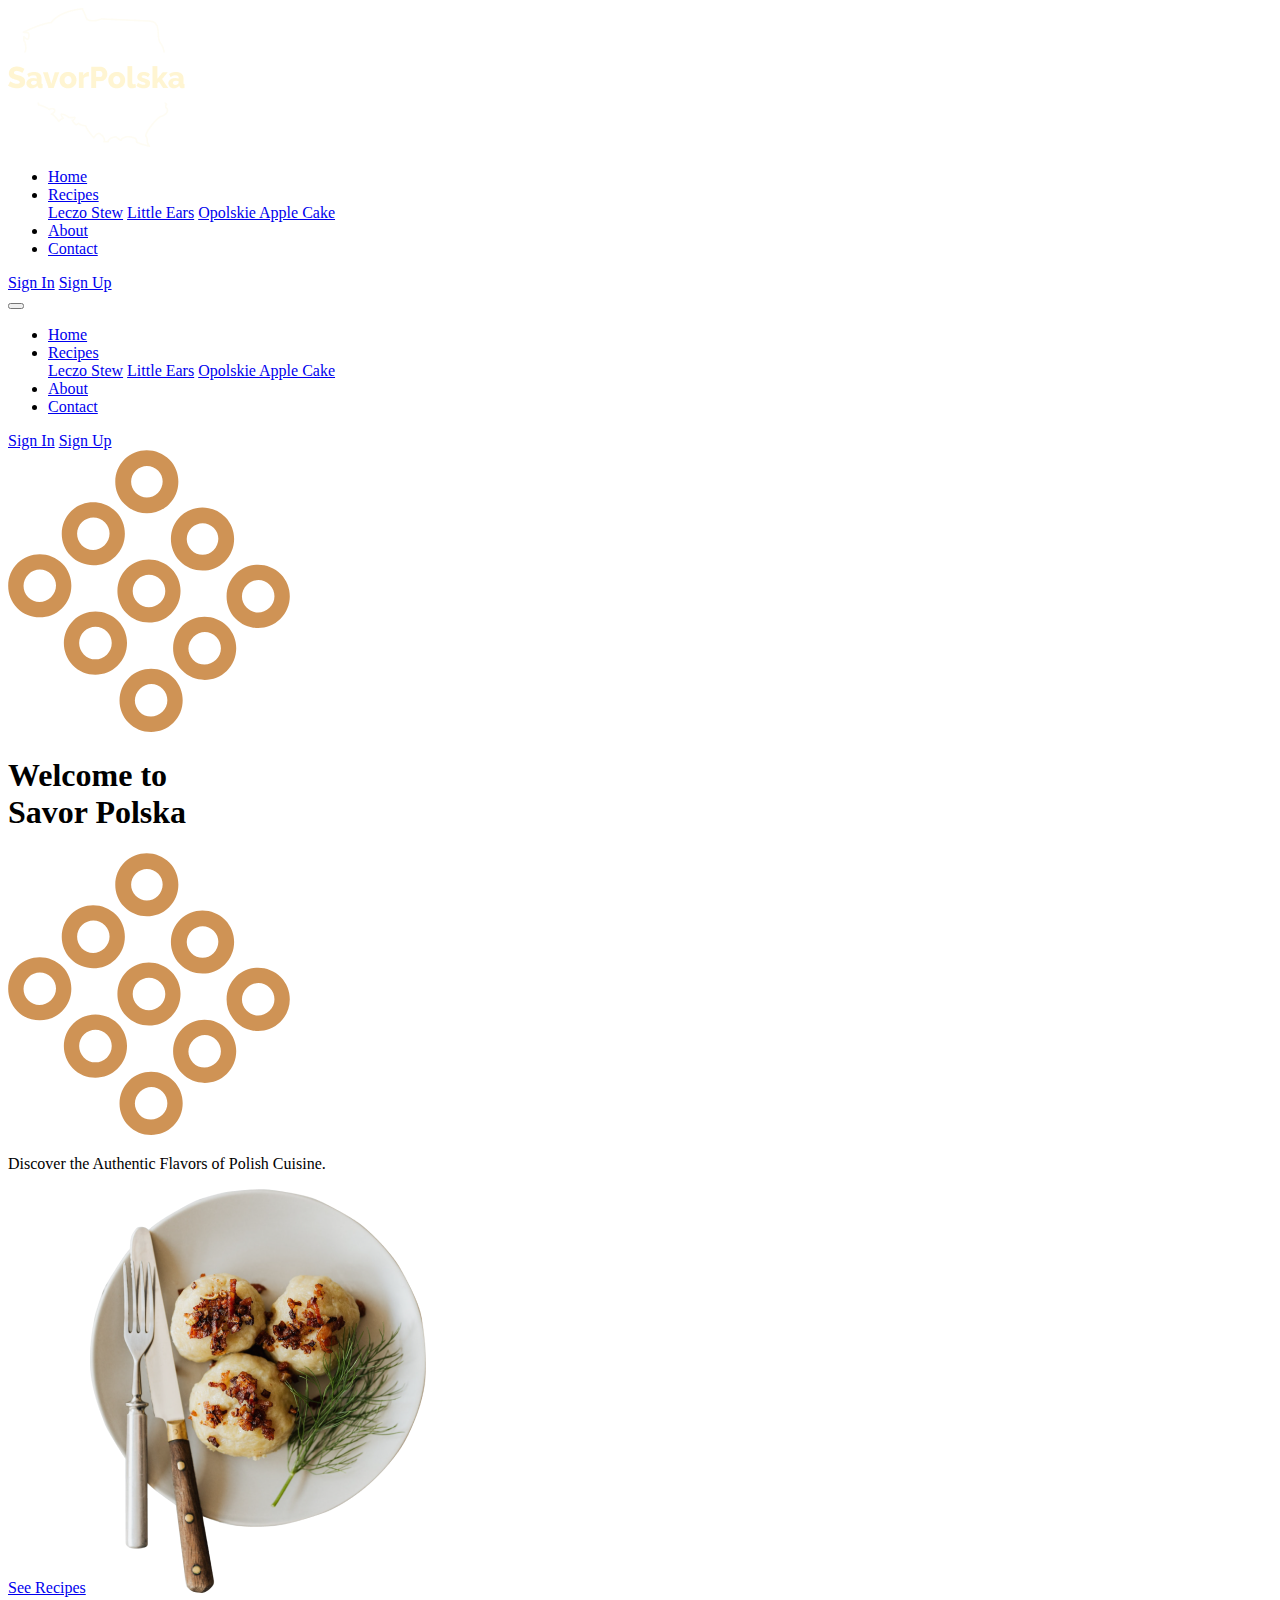
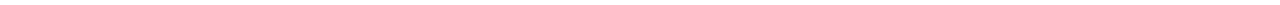
==== index.html @ 83c0b303 "Complete HTML for homepage header" ====
<!DOCTYPE html>
<html lang="en">
<head>
  <meta charset="UTF-8">
  <meta name="viewport" content="width=device-width, initial-scale=1.0">
  <link rel="preconnect" href="https://fonts.googleapis.com">
  <link rel="preconnect" href="https://fonts.gstatic.com" crossorigin>
  <link href="https://fonts.googleapis.com/css2?family=Abril+Fatface&family=Source+Sans+3:wght@400;700&display=swap" rel="stylesheet">
  <link rel="stylesheet" href="https://cdnjs.cloudflare.com/ajax/libs/font-awesome/6.5.1/css/all.min.css" integrity="sha512-DTOQO9RWCH3ppGqcWaEA1BIZOC6xxalwEsw9c2QQeAIftl+Vegovlnee1c9QX4TctnWMn13TZye+giMm8e2LwA==" crossorigin="anonymous" referrerpolicy="no-referrer" />
  <link rel="icon" href="img/favicon.ico" type="image/x-icon">
  <title>SavorPolska</title>
</head>
<body>
  <!-- Main Nav & Hero Section -->
  <header class="home-header">
    <div class="container">
      <nav class="main-nav">
        <div class="logo">
          <img src="img/logo.png" alt="" class="logo">
        </div>
        <ul class="desktop-menu">
          <li><a href="index.html" class="text-sm link-undl">Home</a></li>
          <li class="dropdown">
            <a href="#" class="text-sm">Recipes</a>
            <div class="dropdown-content">
              <a href="recipes/vegetarian-leczo-stew.html" class="dd-link">Leczo Stew</a>
              <a href="recipes/little-ears.html" class="dd-link">Little Ears</a>
              <a href="recipes/opolskie-apple-cake.html" class="dd-link">Opolskie Apple Cake</a>
            </div>
          </li>
          <li><a href="about.html" class="text-sm link-undl">About</a></li>
          <li><a href="contact.html" class="text-sm link-undl">Contact</a></li>
        </ul>
        <div class="desktop-menu-accts">
          <a href="#" class="btn btn-login">Sign In</a>
          <a href="#" class="btn btn-signup">Sign Up</a>
        </div>
        <!-- Hamburger Button -->
        <button id="hamburgerButton" class="hamburger-button">
          <div class="hamburger-line"></div>
          <div class="hamburger-line"></div>
          <div class="hamburger-line"></div>
        </button>
        <div id="mobileMenu" class="mobile-menu">
          <ul>
            <li><a href="index.html" class="text-sm">Home</a></li>
            <li class="dropdown">
              <a href="#" id="mobileRecipesLink" class="text-sm">Recipes</a>
              <div id="mobileRecipesDropdown" class="dropdown-content">
                <a href="recipes/vegetarian-leczo-stew.html" class="dd-link">Leczo Stew</a>
                <a href="recipes/little-ears.html" class="dd-link">Little Ears</a>
                <a href="recipes/opolskie-apple-cake.html" class="dd-link">Opolskie Apple Cake</a>
              </div>
            </li>
            <li><a href="about.html" class="text-sm">About</a></li>
            <li><a href="contact.html" class="text-sm">Contact</a></li>
          </ul>
          <div class="mobile-menu-accts">
            <a href="#" class="btn btn-mobile-login">Sign In</a>
            <a href="#" class="btn btn-mobile-signup">Sign Up</a>
          </div>
        </div>
      </nav>
      <!-- Hero -->
      <div class="hero">
        <div class="hero-container">
          <img src="img/homepage-img/circles.svg" alt="" class="circles-left">
          <h1 class="text-xlg text-center">Welcome to<br>Savor Polska</h1>
          <img src="img/homepage-img/circles.svg" alt="" class="circles-right">
          <p class="hero-para text-md text-center">Discover the Authentic Flavors of Polish Cuisine.</p>
          <a href="#featuredRecipes" id="heroButton" class="btn btn-hero">See Recipes</a>
          <img src="img/homepage-img/hero-img.jpg" alt="A plate of delicious Polish food.">
        </div>
      </div>
    </div>
  </header>
  
</body>
</html>
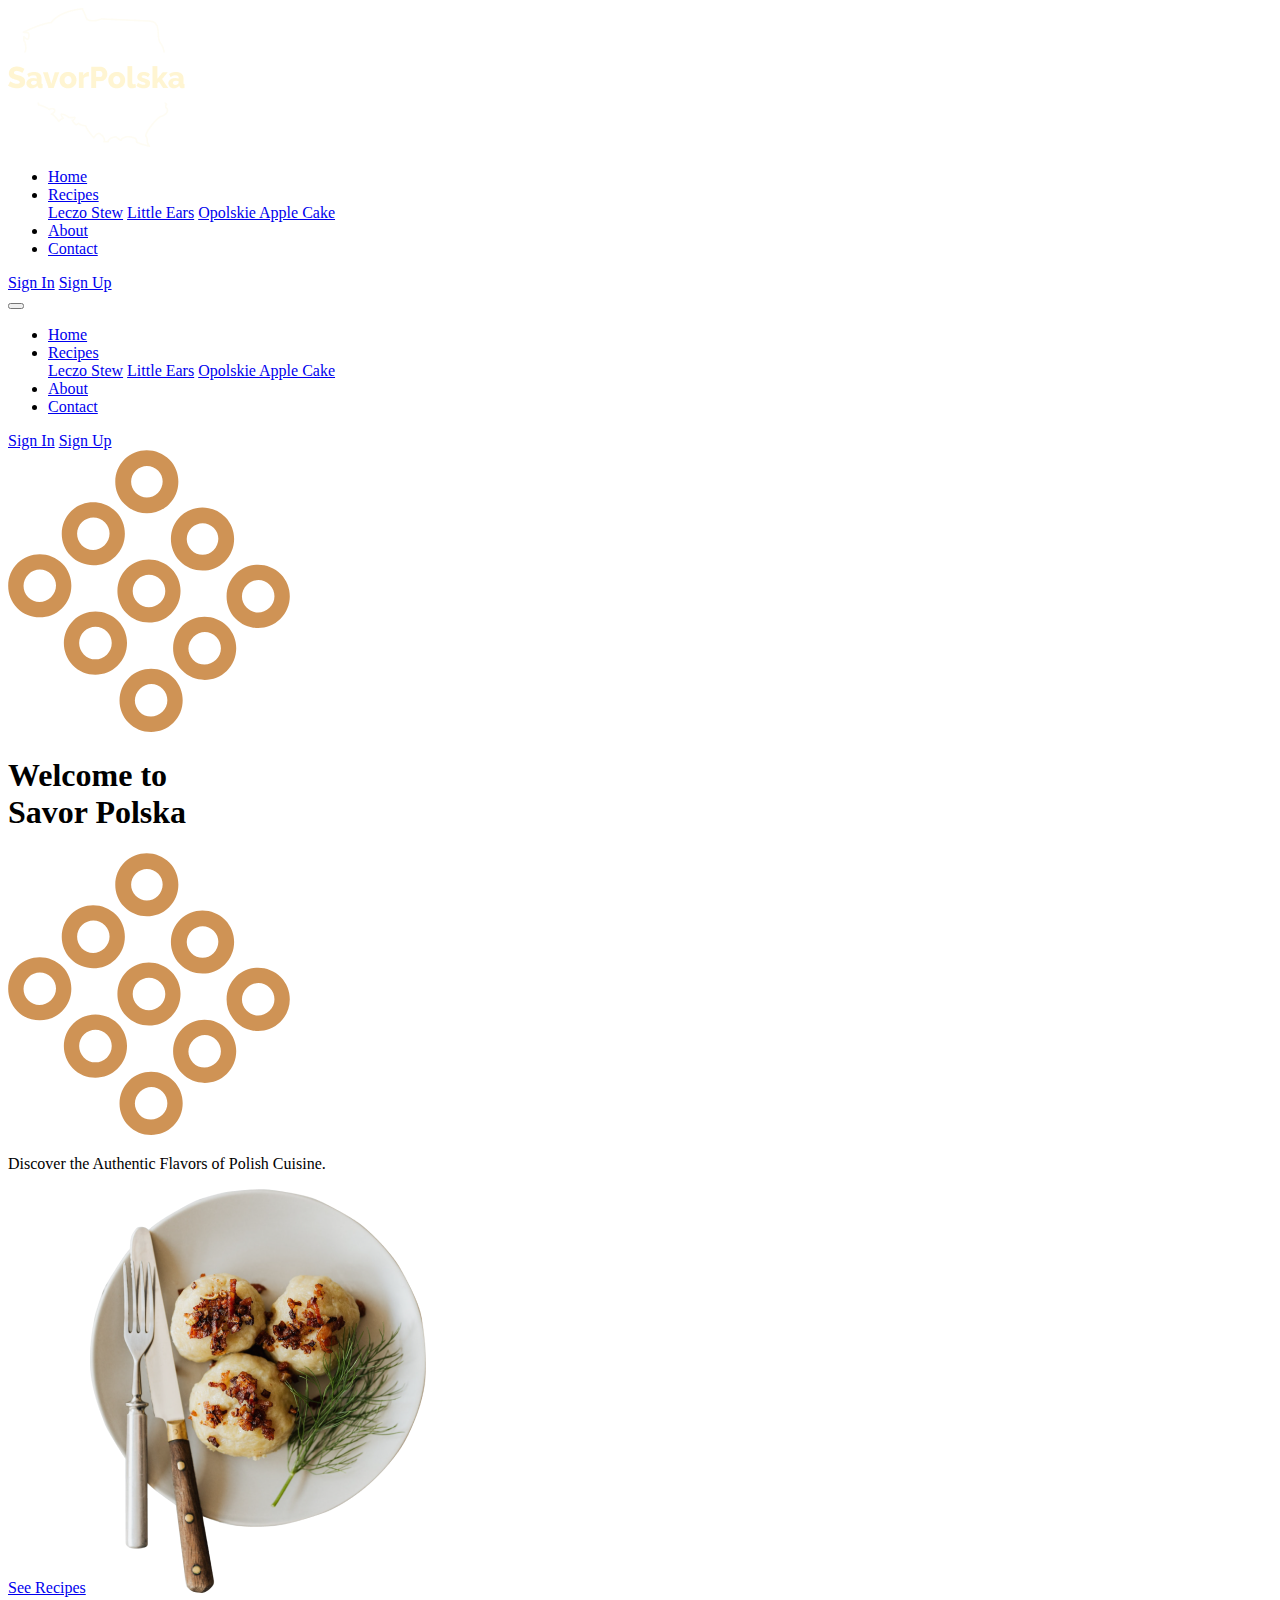
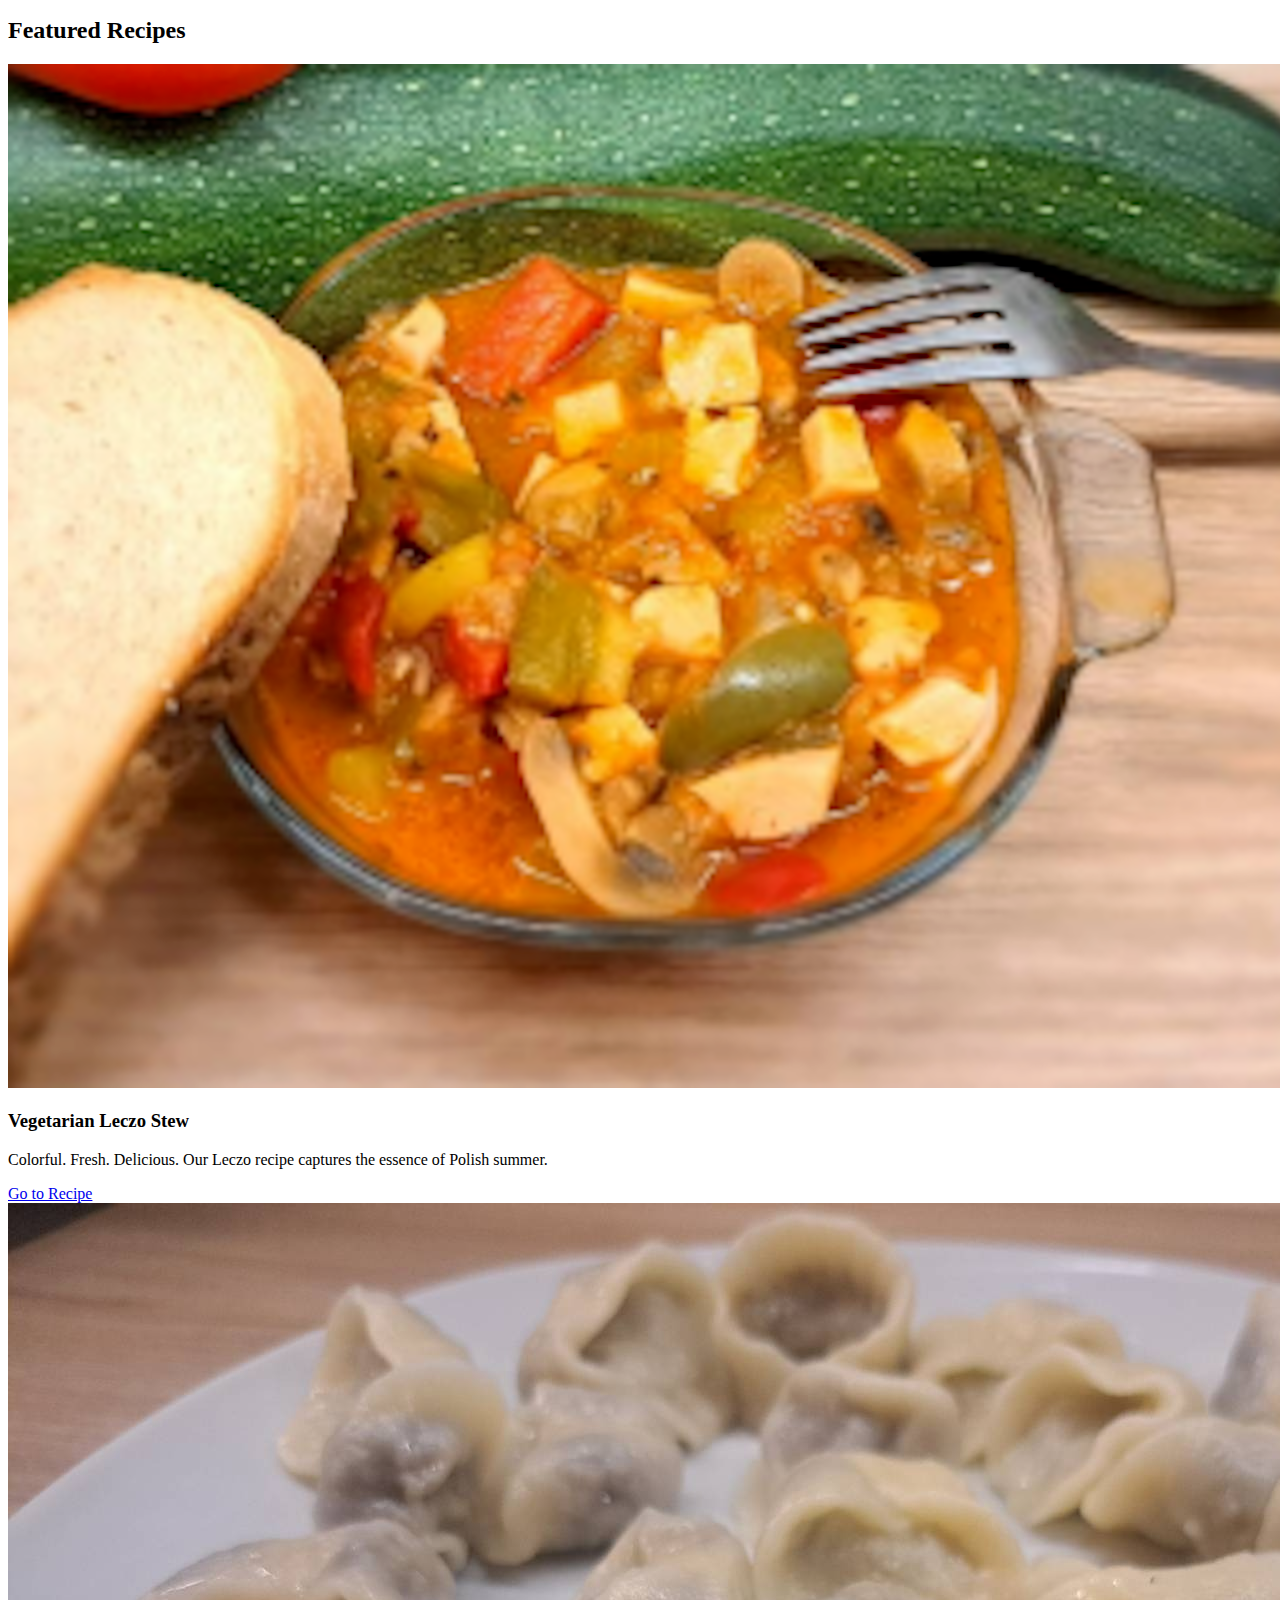
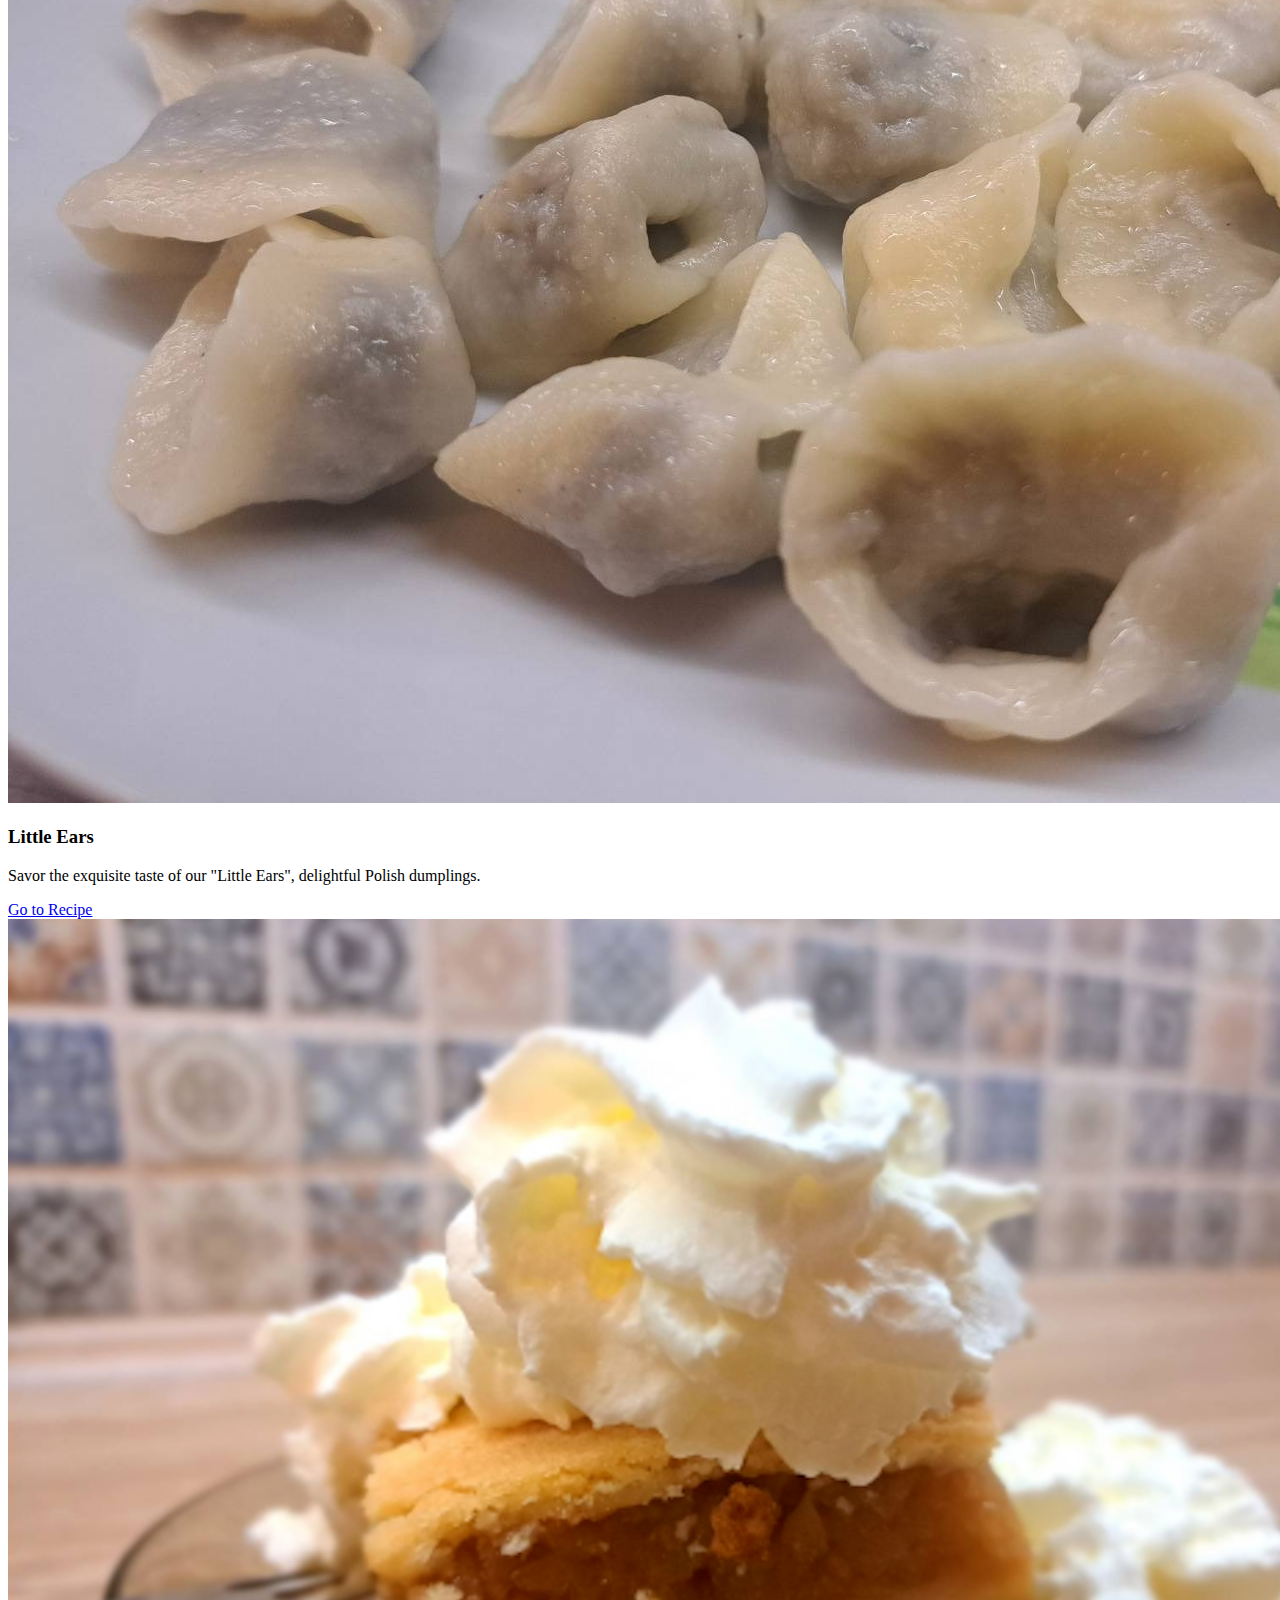
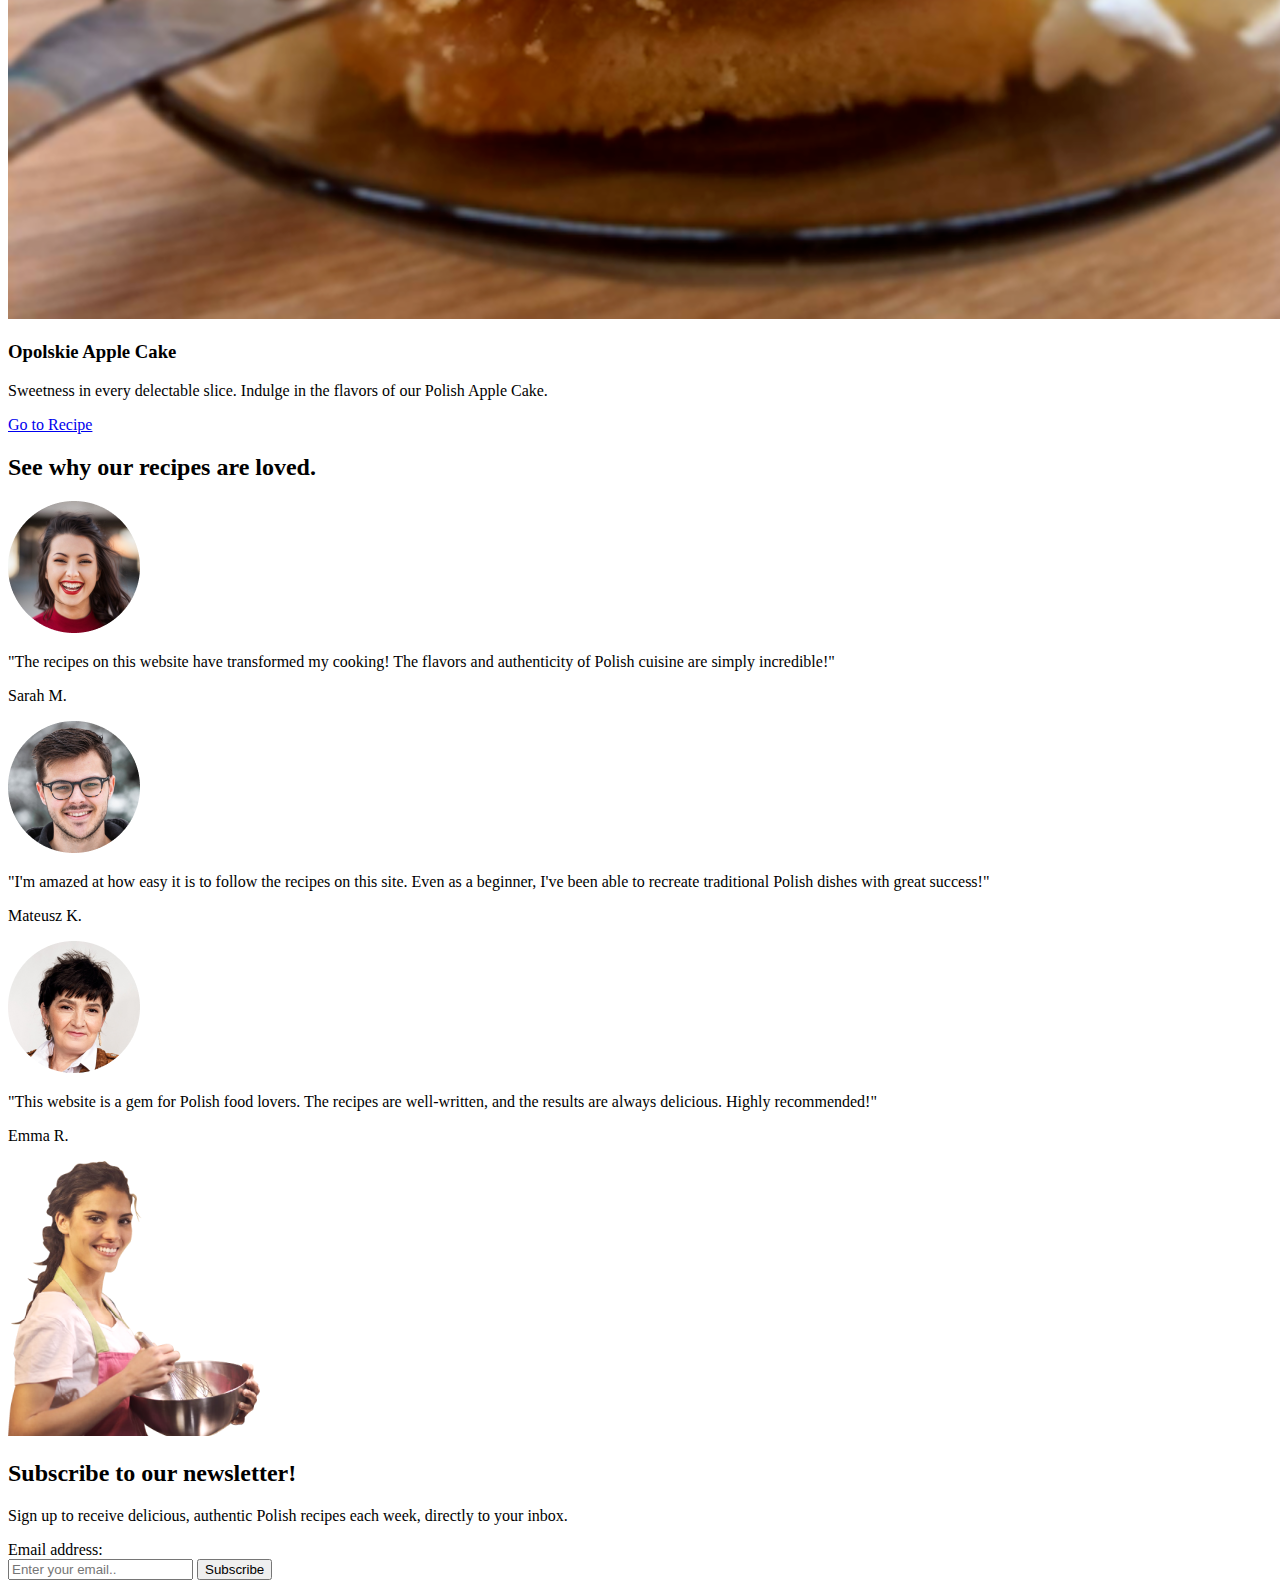
==== commit cd15018a: "Complete HTML for main sections of homepage" ====
--- a/index.html
+++ b/index.html
@@ -74,6 +74,101 @@
       </div>
     </div>
   </header>
-  
+  <main>
+    <!-- Featured Recipes -->
+    <section id="featuredRecipes" class="featured-recipes">
+      <h2 class="text-lg">Featured Recipes</h2>
+      <div class="container">
+        <div class="recipe-card">
+          <div class="card-img-container">
+            <img src="img/recipe-img/recipe-leczo.jpg" alt="A flavorful bowl of Polish leczo.">
+          </div>
+          <div class="recipe-card-content">
+            <h3 class="text-md text-center">Vegetarian Leczo Stew</h3>
+            <p class="text-sm text-center">
+              Colorful. Fresh. Delicious. Our Leczo recipe captures the essence of Polish summer.
+            </p>
+            <a href="recipes/vegetarian-leczo-stew.html" class="btn btn-recipe-card">Go to Recipe</a>
+          </div>
+        </div>
+        <div class="recipe-card">
+          <div class="card-img-container">
+            <img src="img/recipe-img/recipe-uszy.jpg" alt="A plate of mushroom filled dumplings.">
+          </div>
+          <div class="recipe-card-content">
+            <h3 class="text-md text-center">Little Ears</h3>
+            <p class="text-sm text-center">
+              Savor the exquisite taste of our "Little Ears", delightful Polish dumplings.
+            </p>
+            <a href="recipes/little-ears.html" class="btn btn-recipe-card">Go to Recipe</a>
+          </div>
+        </div>
+        <div class="recipe-card">
+          <div class="card-img-container">
+            <img src="img/recipe-img/recipe-ciasto.jpg" alt="A piece of mouthwatering cake.">
+          </div>
+          <div class="recipe-card-content">
+            <h3 class="text-md text-center">Opolskie Apple Cake</h3>
+            <p class="text-sm text-center">
+              Sweetness in every delectable slice. Indulge in the flavors of our Polish Apple Cake.
+            </p>
+            <a href="recipes/opolskie-apple-cake.html" class="btn btn-recipe-card">Go to Recipe</a>
+          </div>
+        </div>
+      </div>
+    </section>
+    <!-- Testimonials -->
+    <section class="testimonials">
+      <h2 class="text-lg text-center">See why our recipes are loved.</h2>
+      <div class="testimonials-bg">
+        <div class="testimonials-container">
+          <div class="testimonials-card">
+            <img src="img/homepage-img/testimonial-sarah-m.jpg" alt="Sarah M. - testimonial" class="testimonials-img">
+            <p class="text-md text-center">
+              "The recipes on this website have transformed my cooking! The flavors and authenticity of Polish cuisine are simply incredible!"
+            </p>
+            <p class="text-sm testimonial-name">Sarah M.</p>
+          </div>
+          <div class="testimonials-card">
+            <img src="img/homepage-img/testimonial-mateusz-k.jpg" alt="Mateusz K. - testimonial" class="testimonials-img">
+            <p class="text-md text-center">
+              "I'm amazed at how easy it is to follow the recipes on this site. Even as a beginner, I've been able to recreate traditional Polish dishes with great success!"
+            </p>
+            <p class="text-sm testimonial-name">Mateusz K.</p>
+          </div>
+          <div class="testimonials-card">
+            <img src="img/homepage-img/testimonial-emma-r.jpg" alt="Emma R. - testimonial" class="testimonials-img">
+            <p class="text-md text-center">
+              "This website is a gem for Polish food lovers. The recipes are well-written, and the results are always delicious. Highly recommended!"
+            </p>
+            <p class="text-sm testimonial-name">Emma R.</p>
+          </div>
+        </div>
+      </div>
+    </section>
+    <!-- CTA -->
+    <section class="cta">
+      <div class="container">
+        <div class="cta-img-container">
+          <img src="img/homepage-img/cta-cooking-woman.jpg" alt="A young woman holding a mixing bowl and whisk." class="cta-img">
+        </div>
+        <div class="form-wrapper">
+          <h2 class="text-lg text-center">Subscribe to our newsletter!</h2>
+          <p class="text-sm text-center">
+            Sign up to receive delicious, authentic Polish recipes each week, directly to your inbox.
+          </p>
+          <form id="subscriptionForm" novalidate>
+            <label for="email">Email address:</label>
+            <div class="input-box">
+              <input type="email" id="email" name="email" placeholder="Enter your email..">
+              <button type="submit" name="submit" class="btn">Subscribe</button>
+            </div>
+          </form>
+          <div id="messageContainer"></div>
+        </div>
+      </div>
+    </section>
+  </main>
+
 </body>
 </html>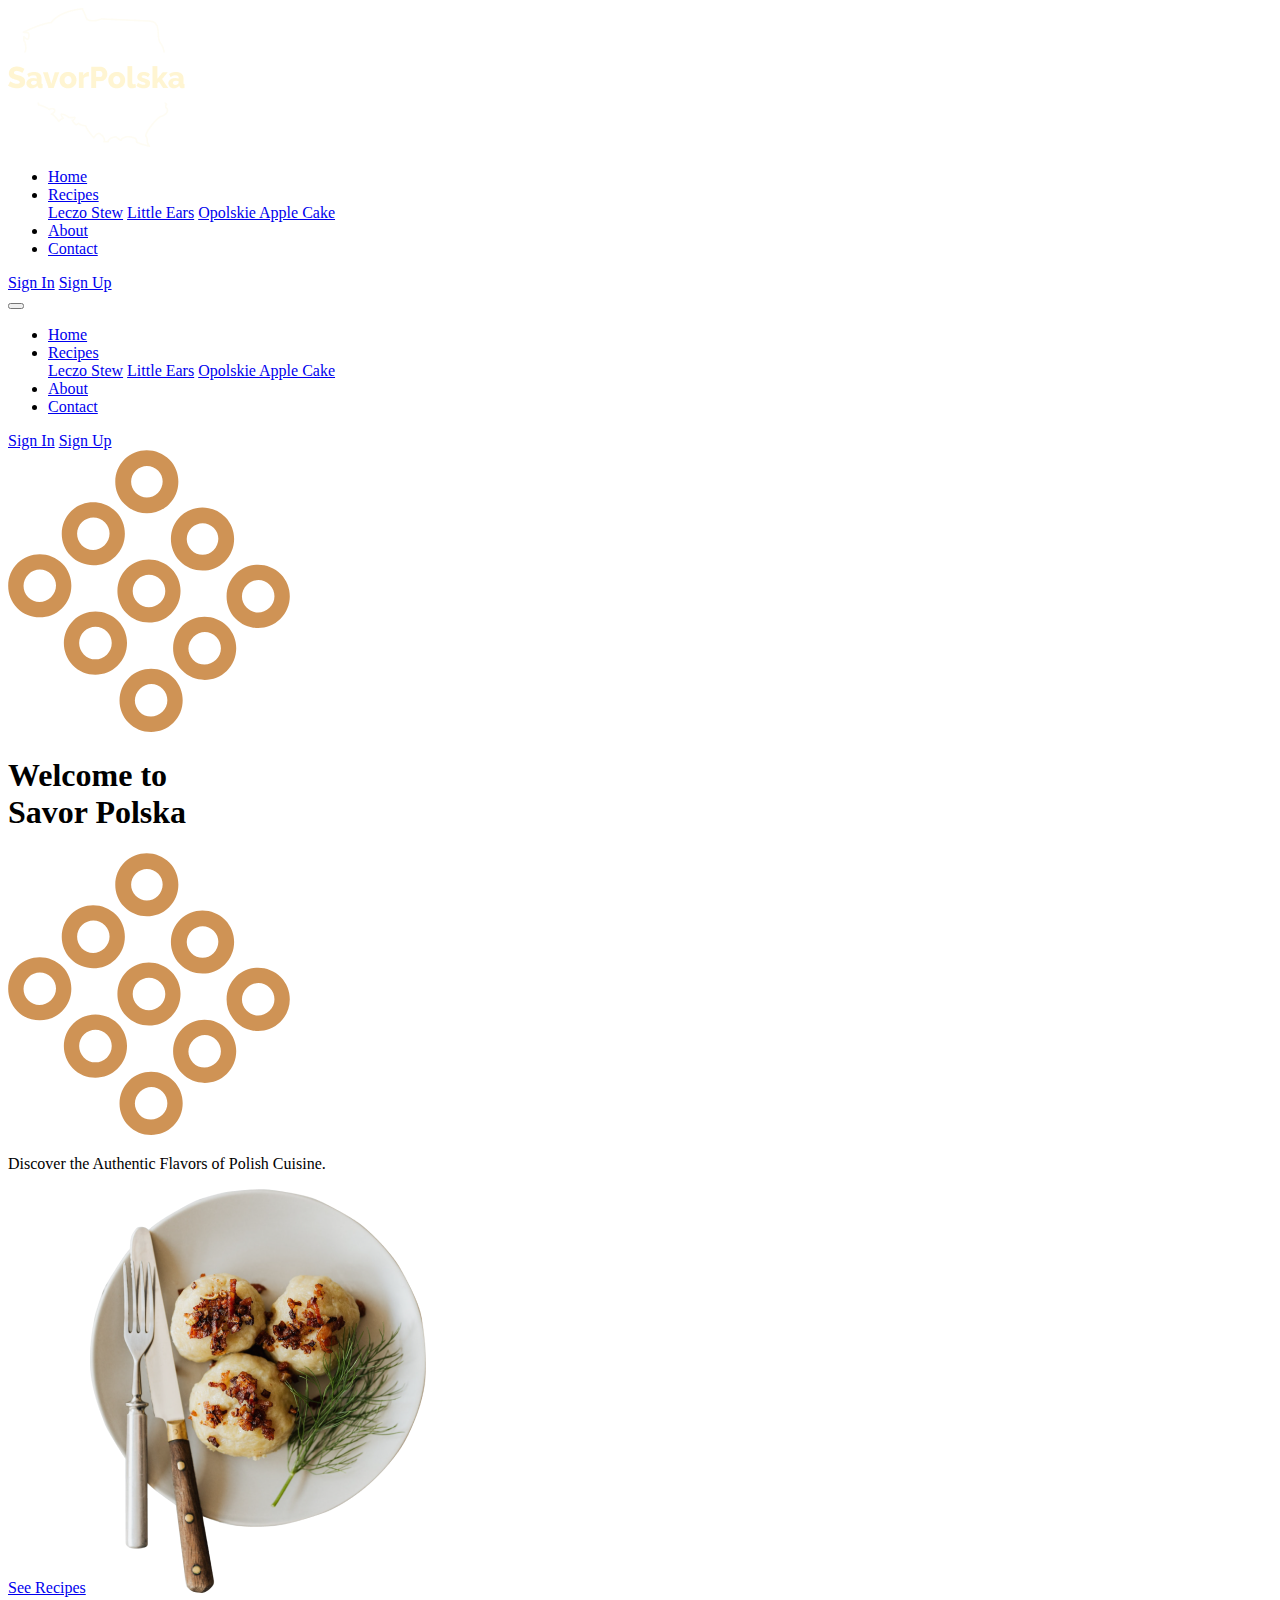
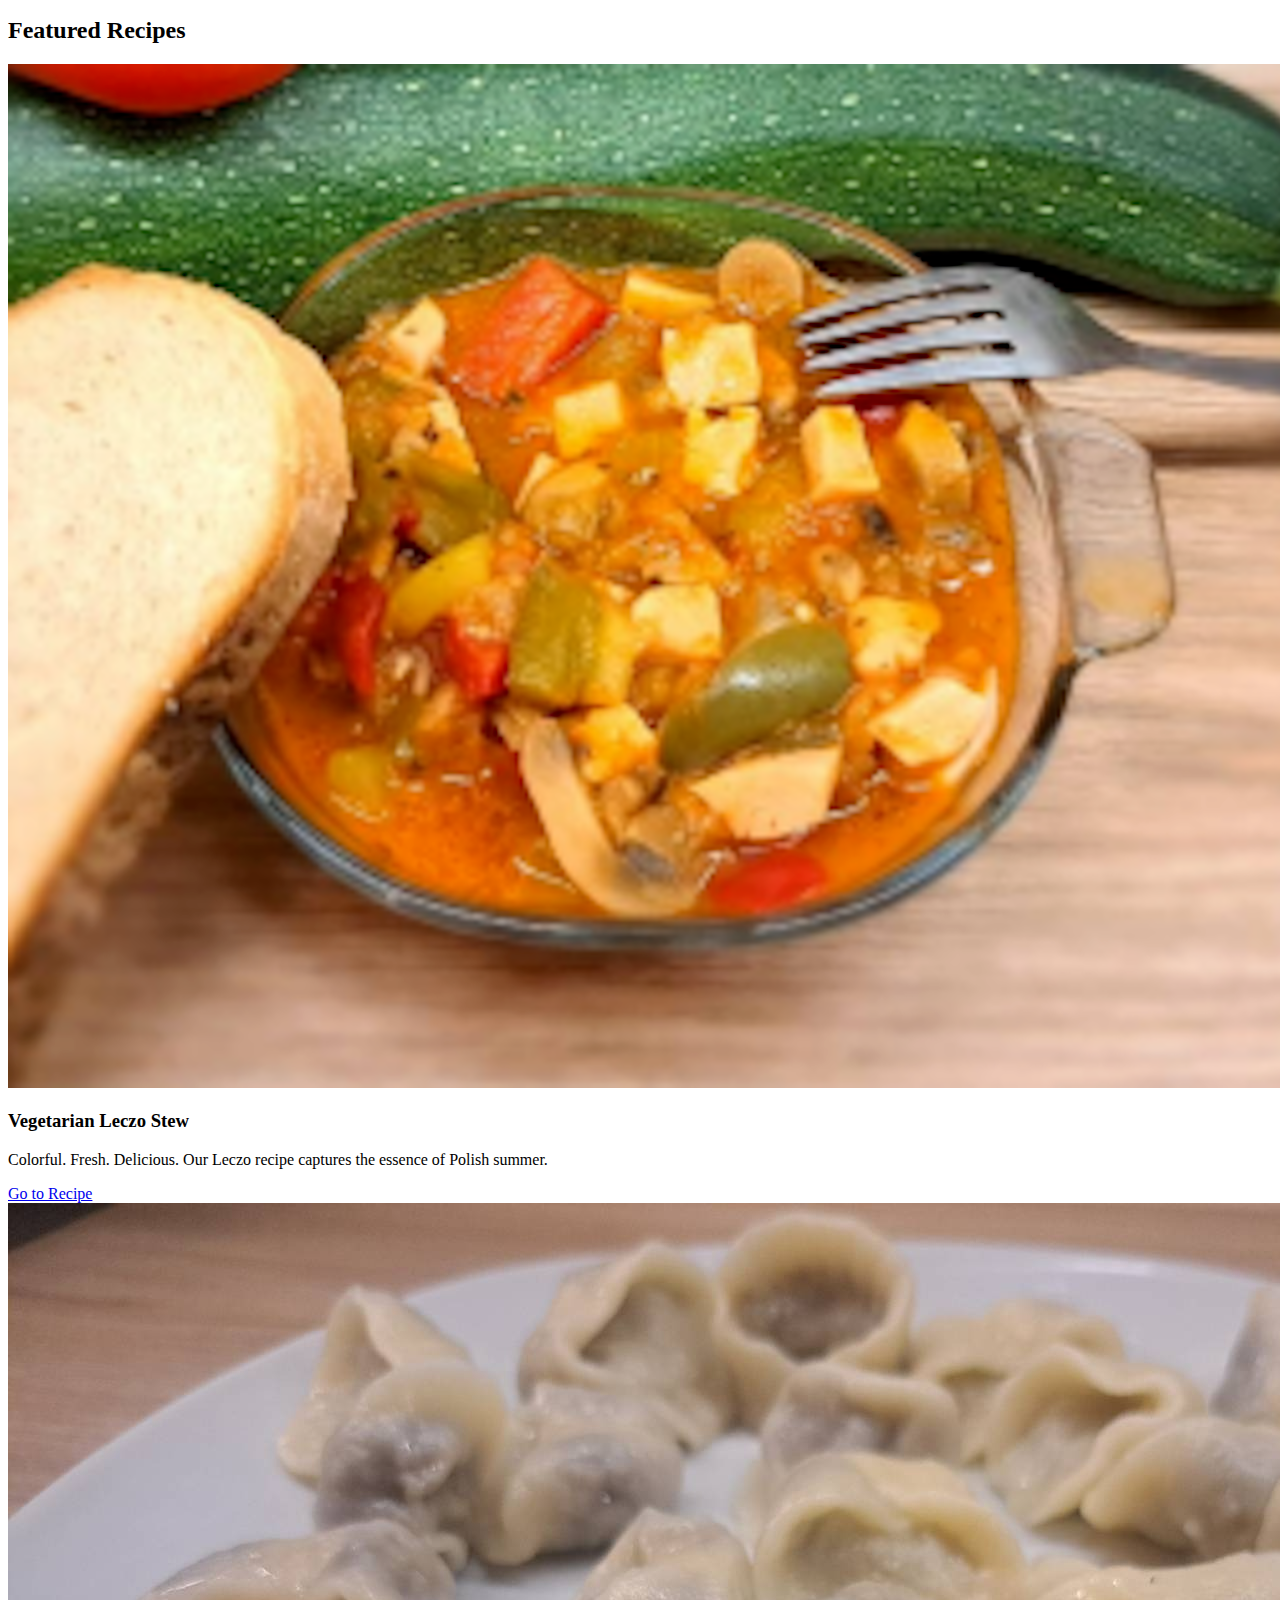
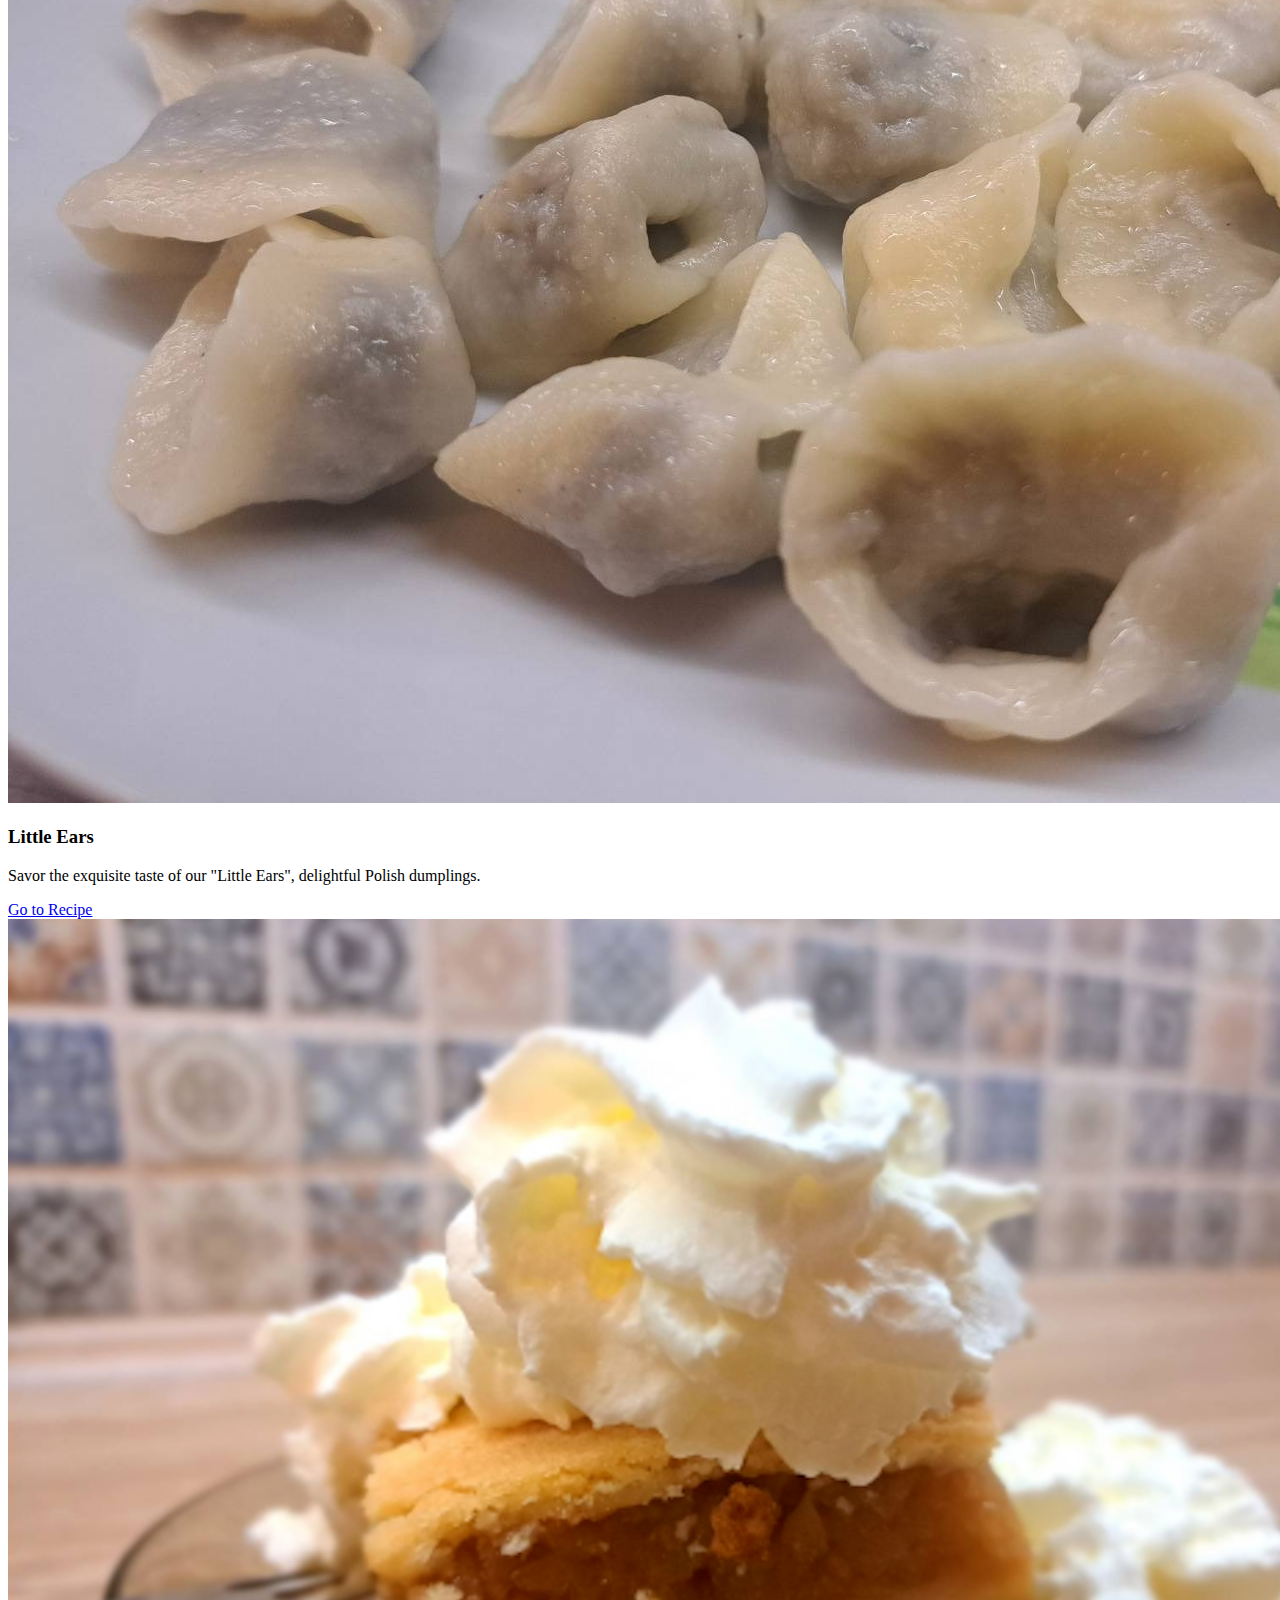
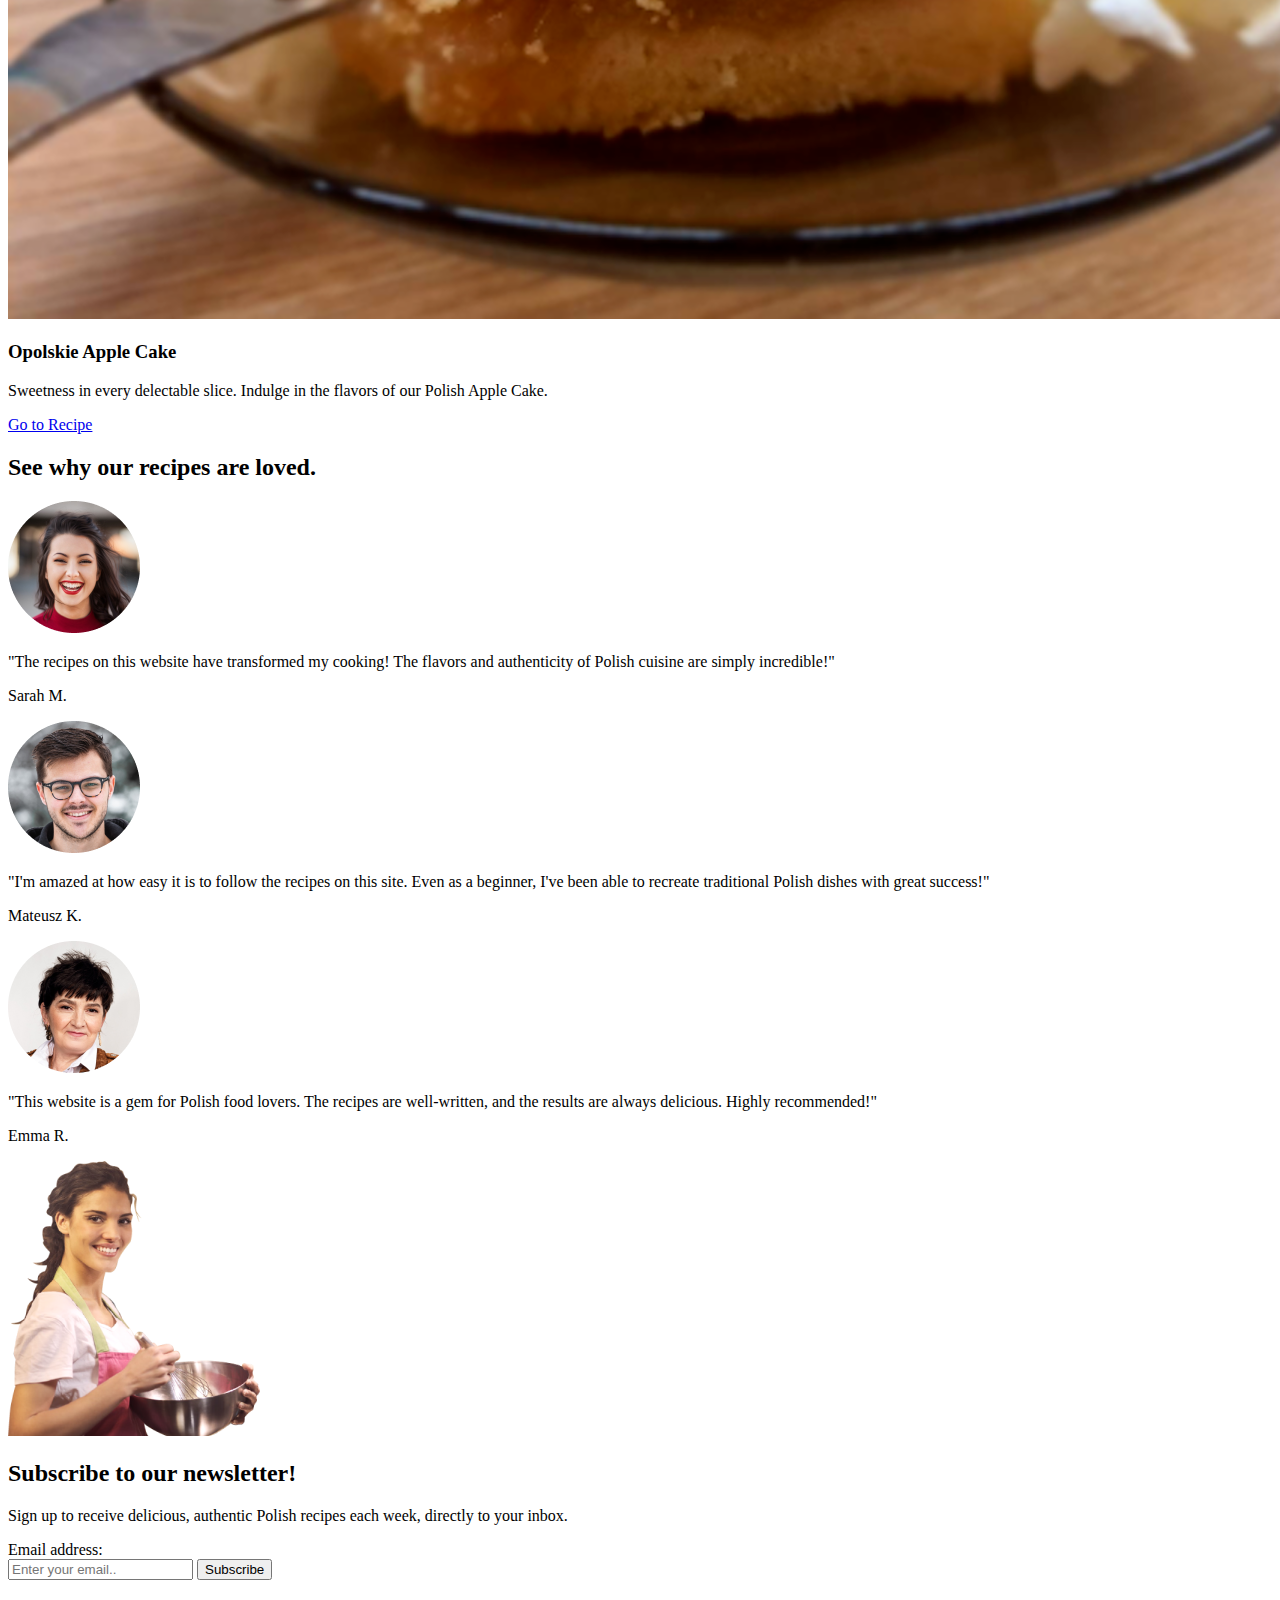
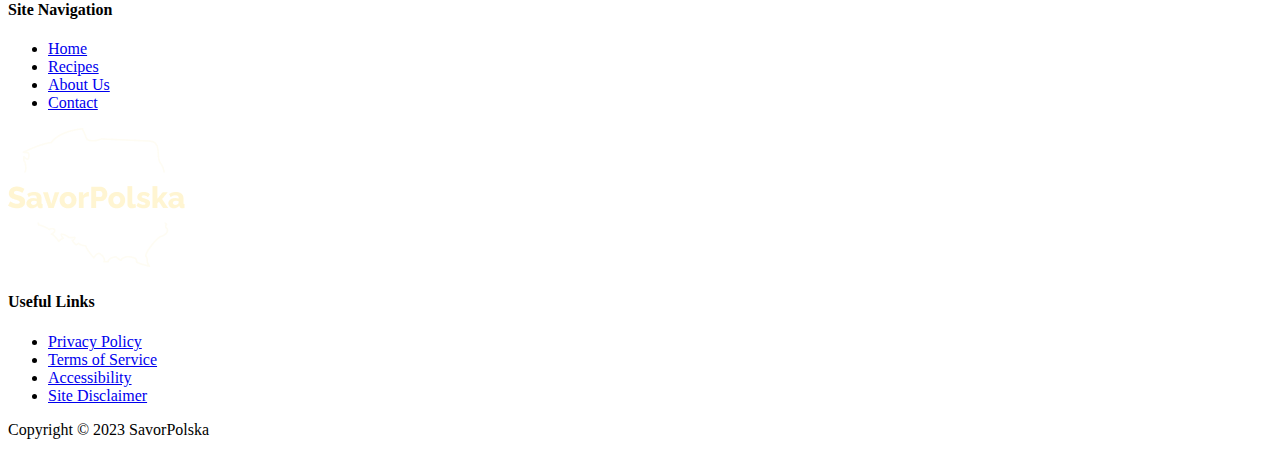
==== commit 46748931: "Add footer section" ====
--- a/index.html
+++ b/index.html
@@ -10,7 +10,9 @@
   <link rel="icon" href="img/favicon.ico" type="image/x-icon">
   <title>SavorPolska</title>
 </head>
+
 <body>
+
   <!-- Main Nav & Hero Section -->
   <header class="home-header">
     <div class="container">
@@ -74,6 +76,7 @@
       </div>
     </div>
   </header>
+
   <main>
     <!-- Featured Recipes -->
     <section id="featuredRecipes" class="featured-recipes">
@@ -170,5 +173,40 @@
     </section>
   </main>
 
+  <!-- Footer -->
+  <footer>
+    <div class="container-sm">
+      <div class="footer-menus">
+        <div class="footer-nav">
+          <h4 class="text-md">Site Navigation</h4>
+          <ul>
+            <li><a href="index.html" class="text-sm link-undl">Home</a></li>
+            <li><a href="#" class="text-sm link-undl">Recipes</a></li>
+            <li><a href="about.html" class="text-sm link-undl">About Us</a></li>
+            <li><a href="contact.html" class="text-sm link-undl">Contact</a></li>
+          </ul>
+        </div>
+        <div class="logo">
+          <img src="img/logo.png" alt="">
+          <div class="social">
+            <a href="#" class="fab fa-instagram fa-2x ico-hover"></a>
+            <a href="#" class="fab fa-facebook fa-2x ico-hover"></a>
+            <a href="#" class="fab fa-pinterest fa-2x ico-hover"></a>
+          </div>
+        </div>
+        <div class="useful-links">
+          <h4 class="text-md">Useful Links</h4>
+          <ul>
+            <li><a href="#" class="text-sm link-undl">Privacy Policy</a></li>
+            <li><a href="#" class="text-sm link-undl">Terms of Service</a></li>
+            <li><a href="#" class="text-sm link-undl">Accessibility</a></li>
+            <li><a href="#" class="text-sm link-undl">Site Disclaimer</a></li>
+          </ul>
+        </div>
+      </div>
+      <p class="copyright text-sm">Copyright &copy; 2023 SavorPolska</p>
+    </div>
+  </footer>
+
 </body>
 </html>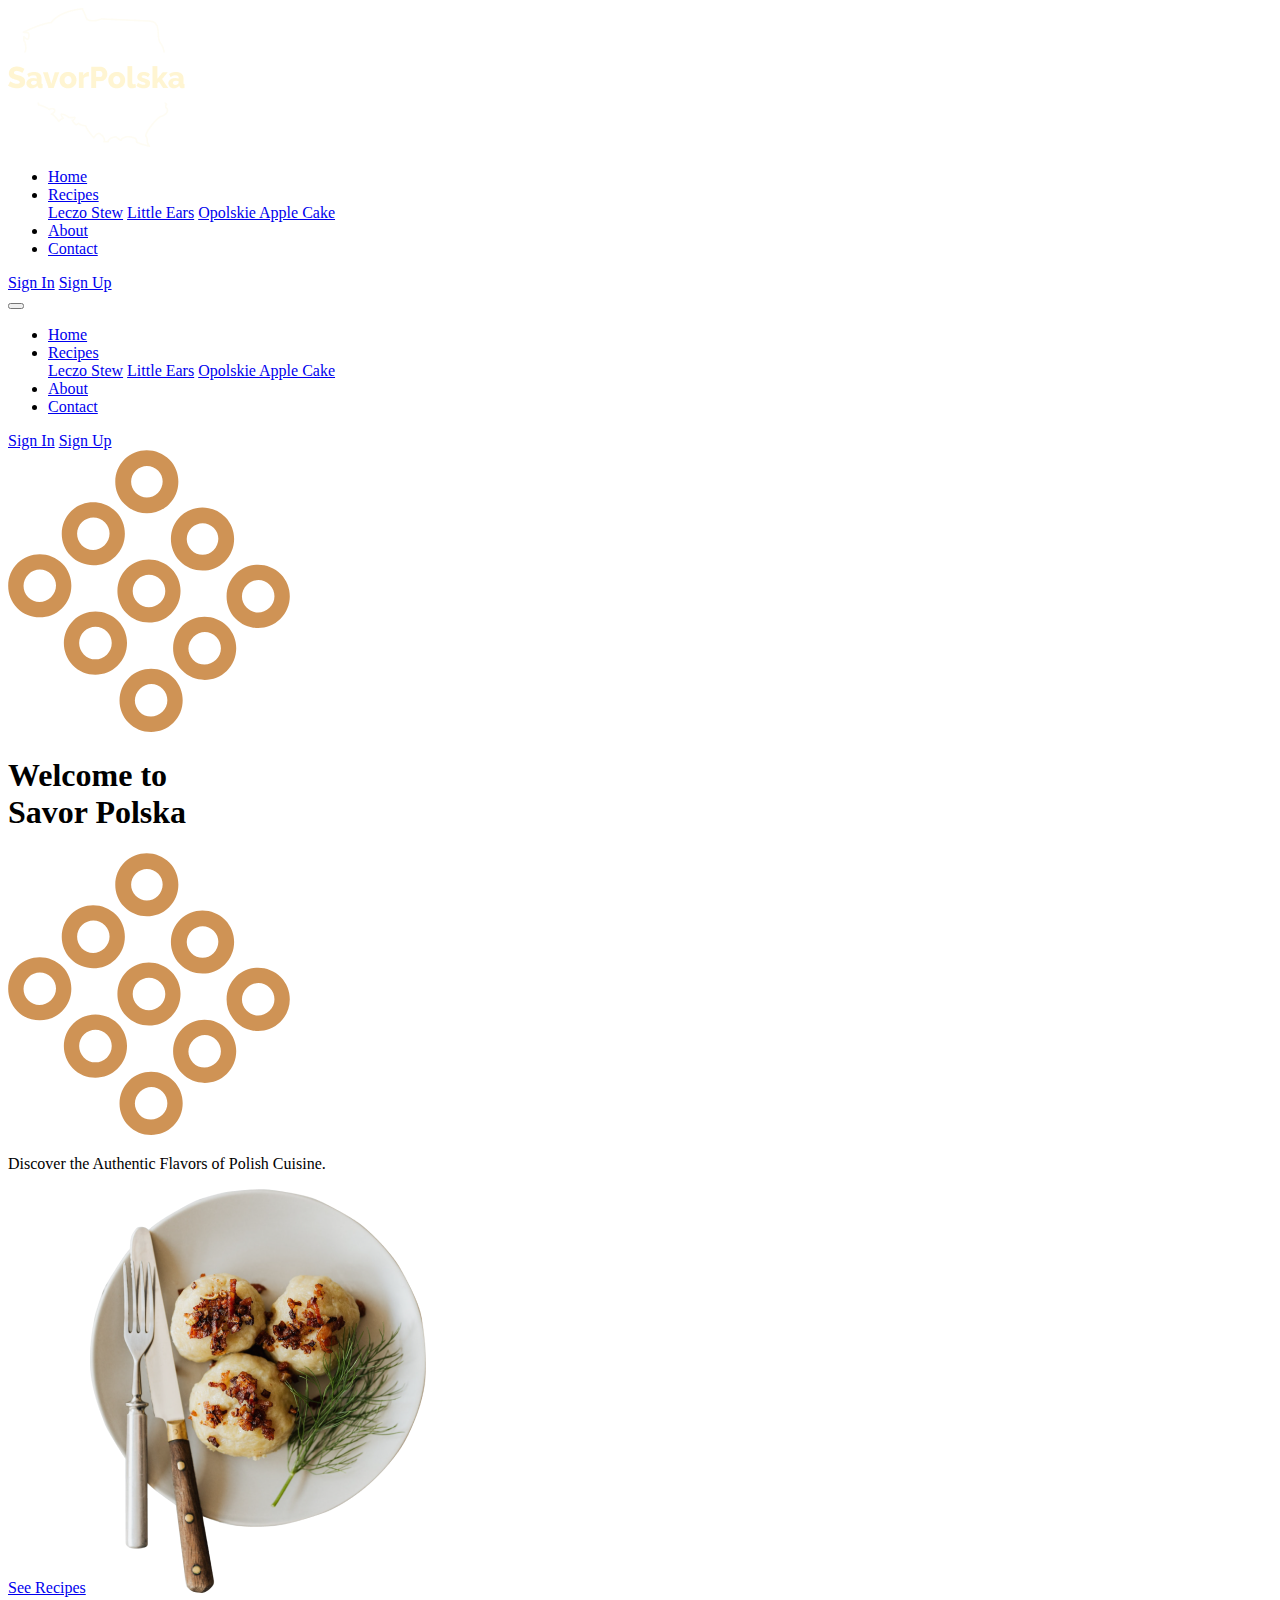
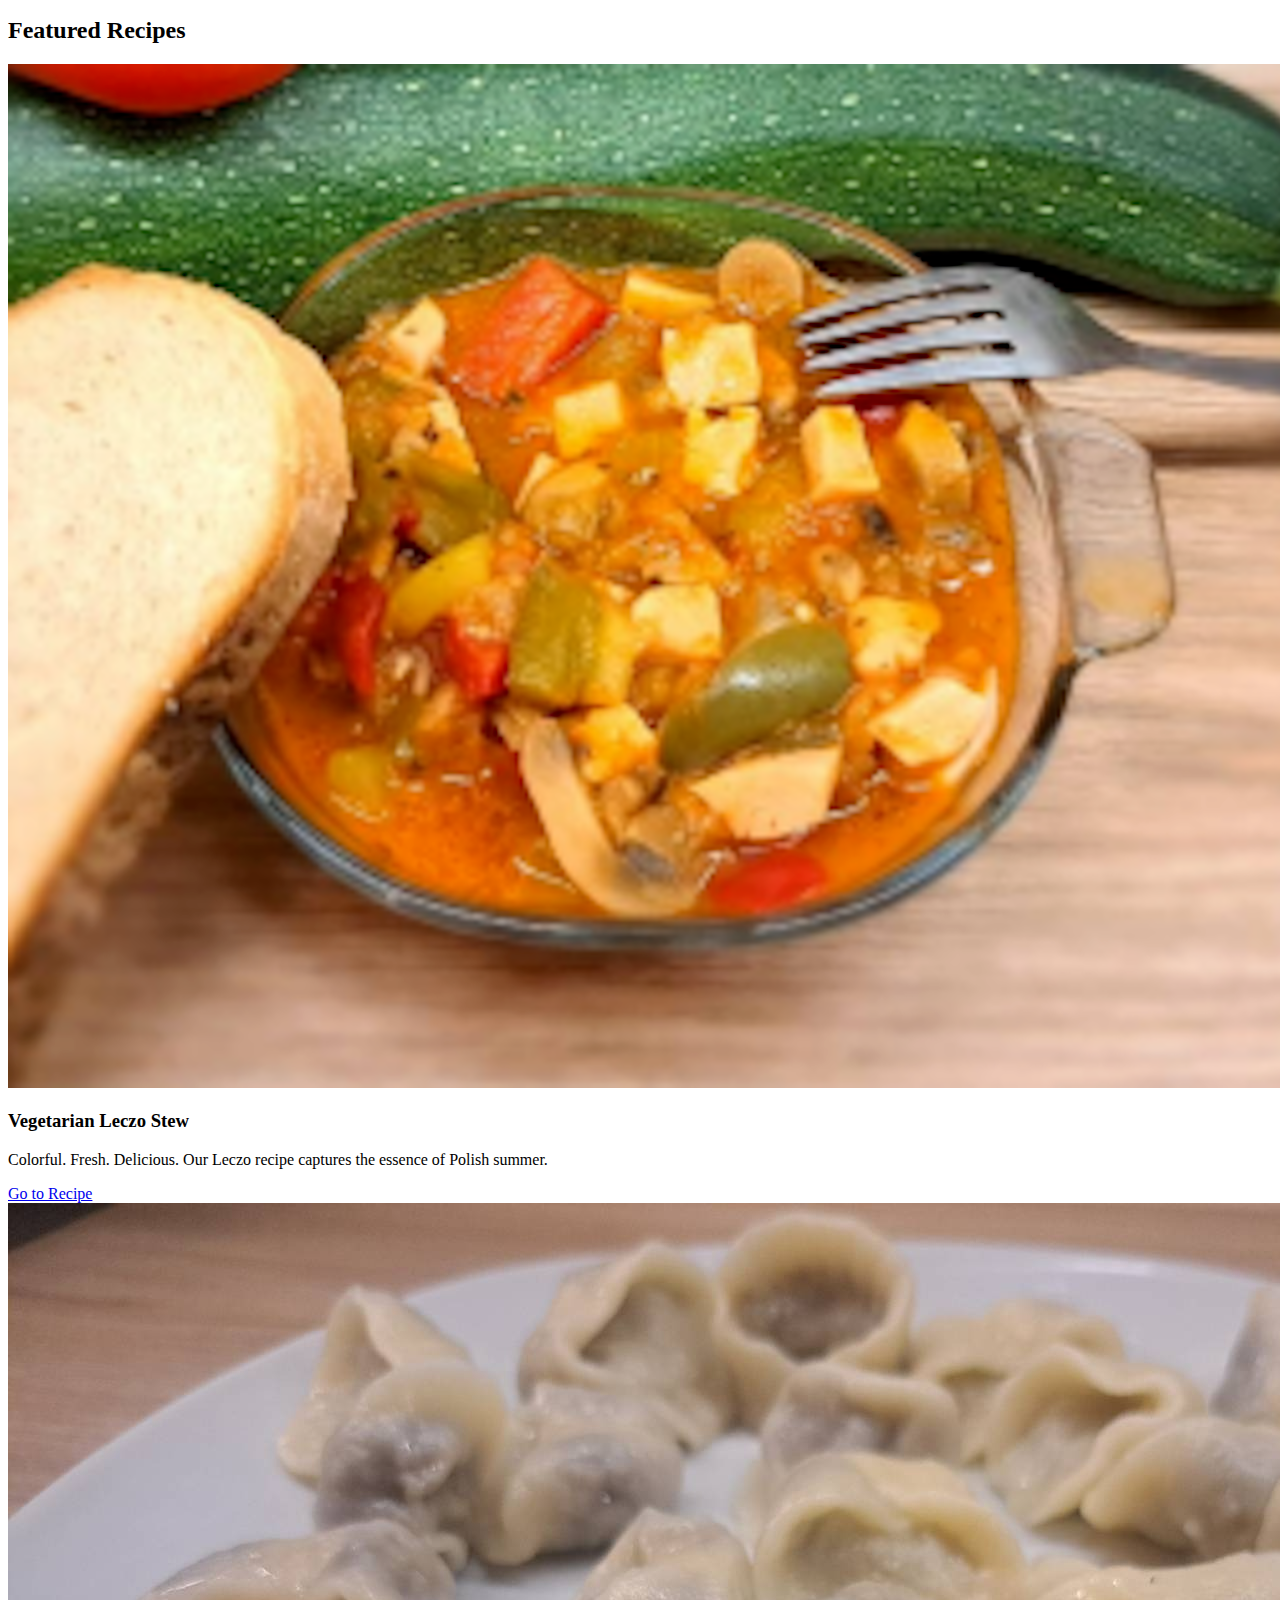
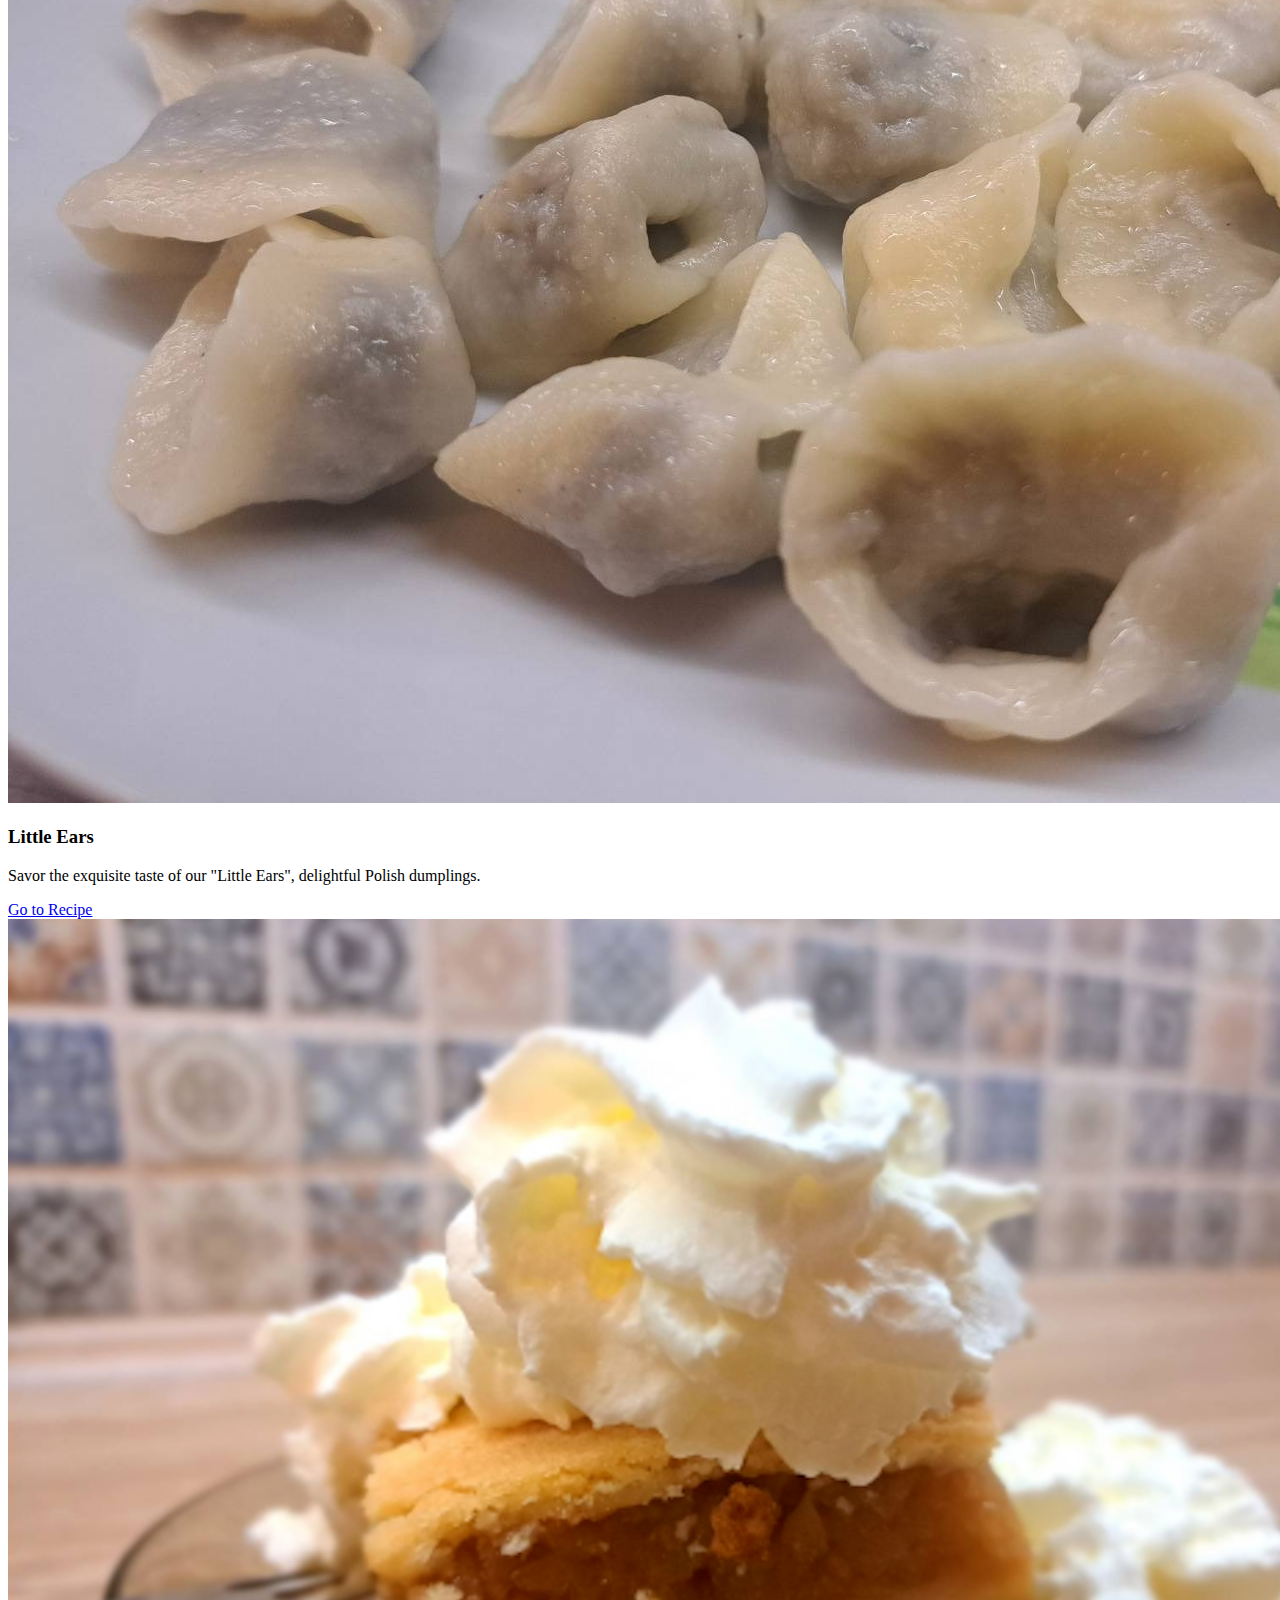
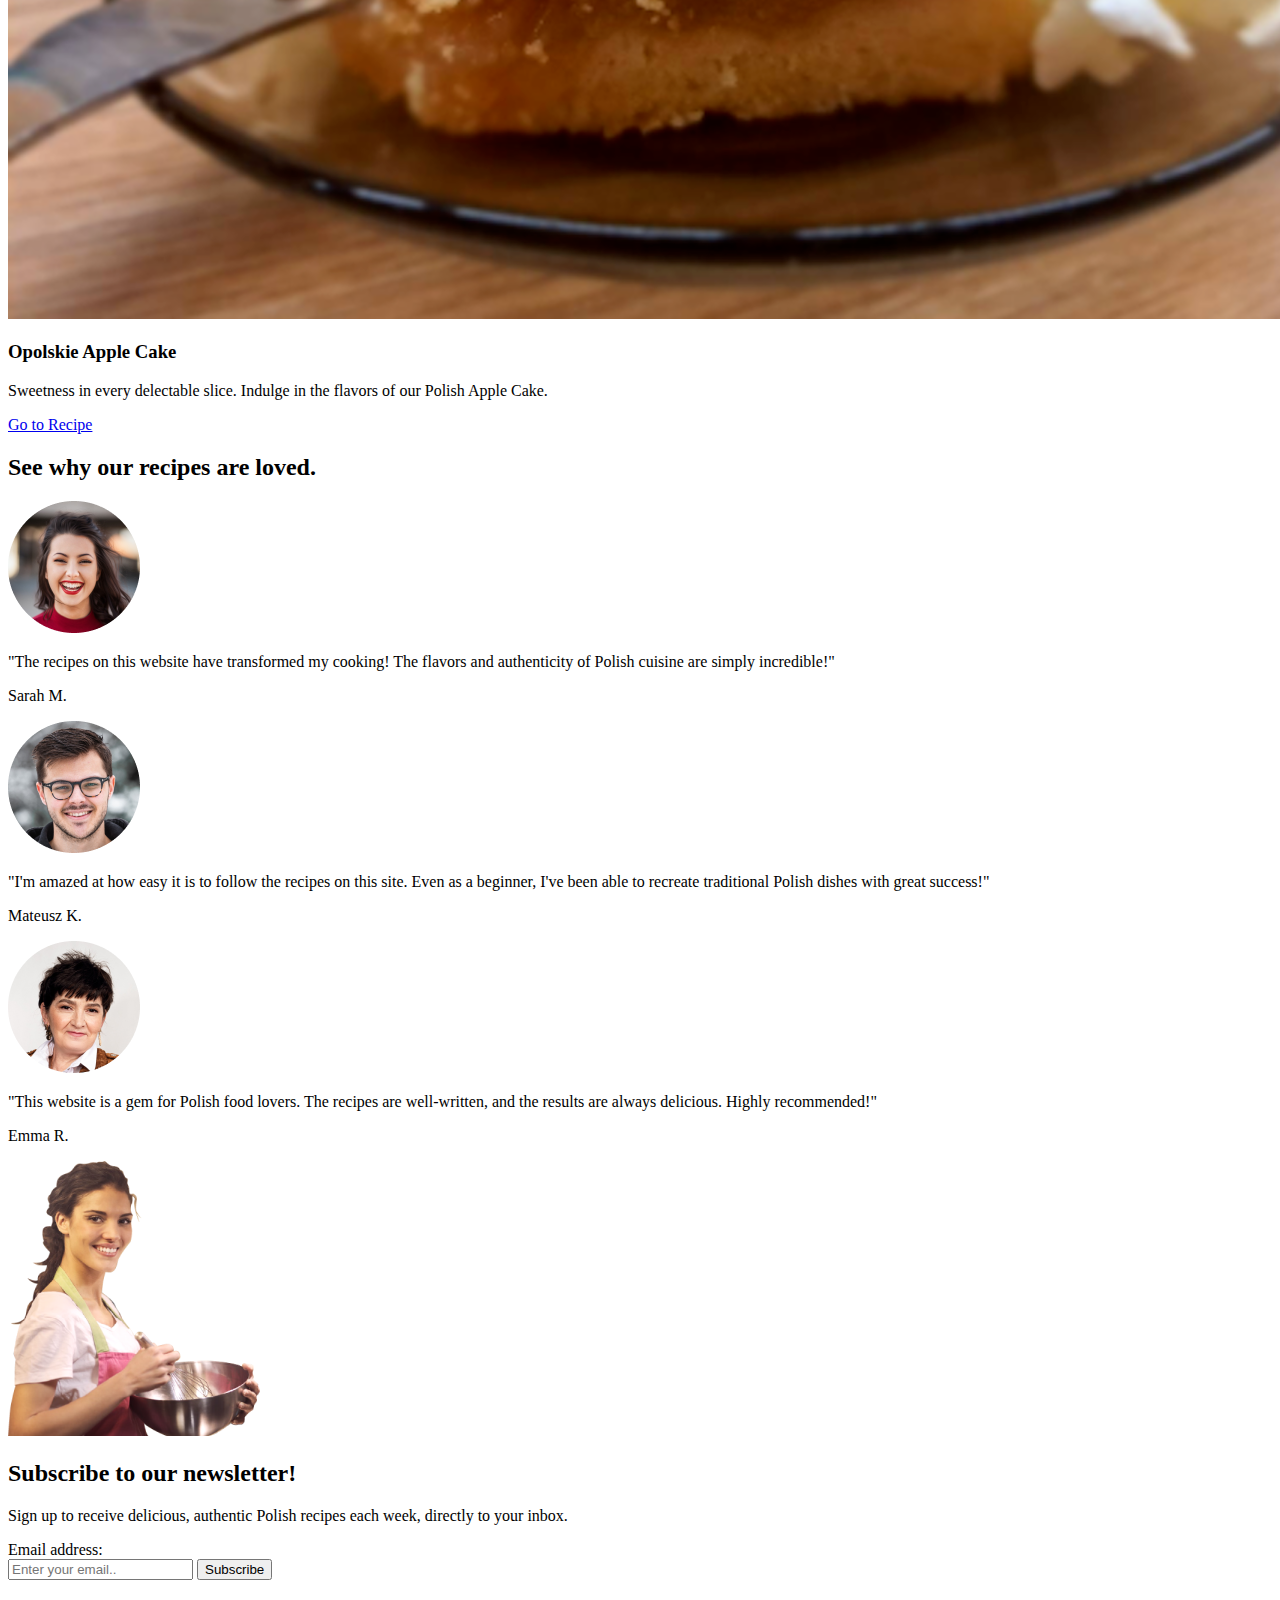
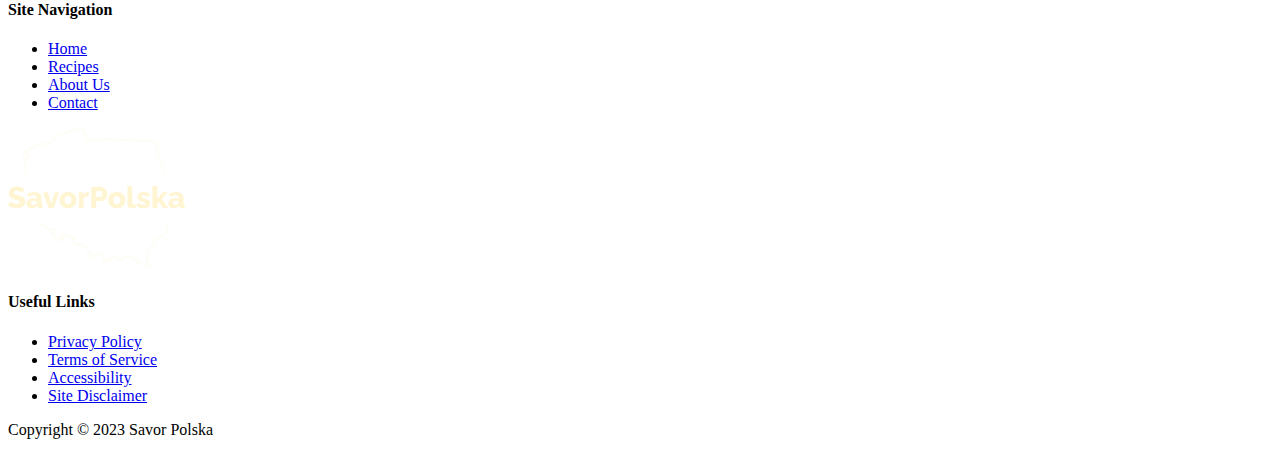
==== commit 9e88de73: "Add HTML for About page" ====
--- a/index.html
+++ b/index.html
@@ -204,7 +204,7 @@
           </ul>
         </div>
       </div>
-      <p class="copyright text-sm">Copyright &copy; 2023 SavorPolska</p>
+      <p class="copyright text-sm">Copyright &copy; 2023 Savor Polska</p>
     </div>
   </footer>
 
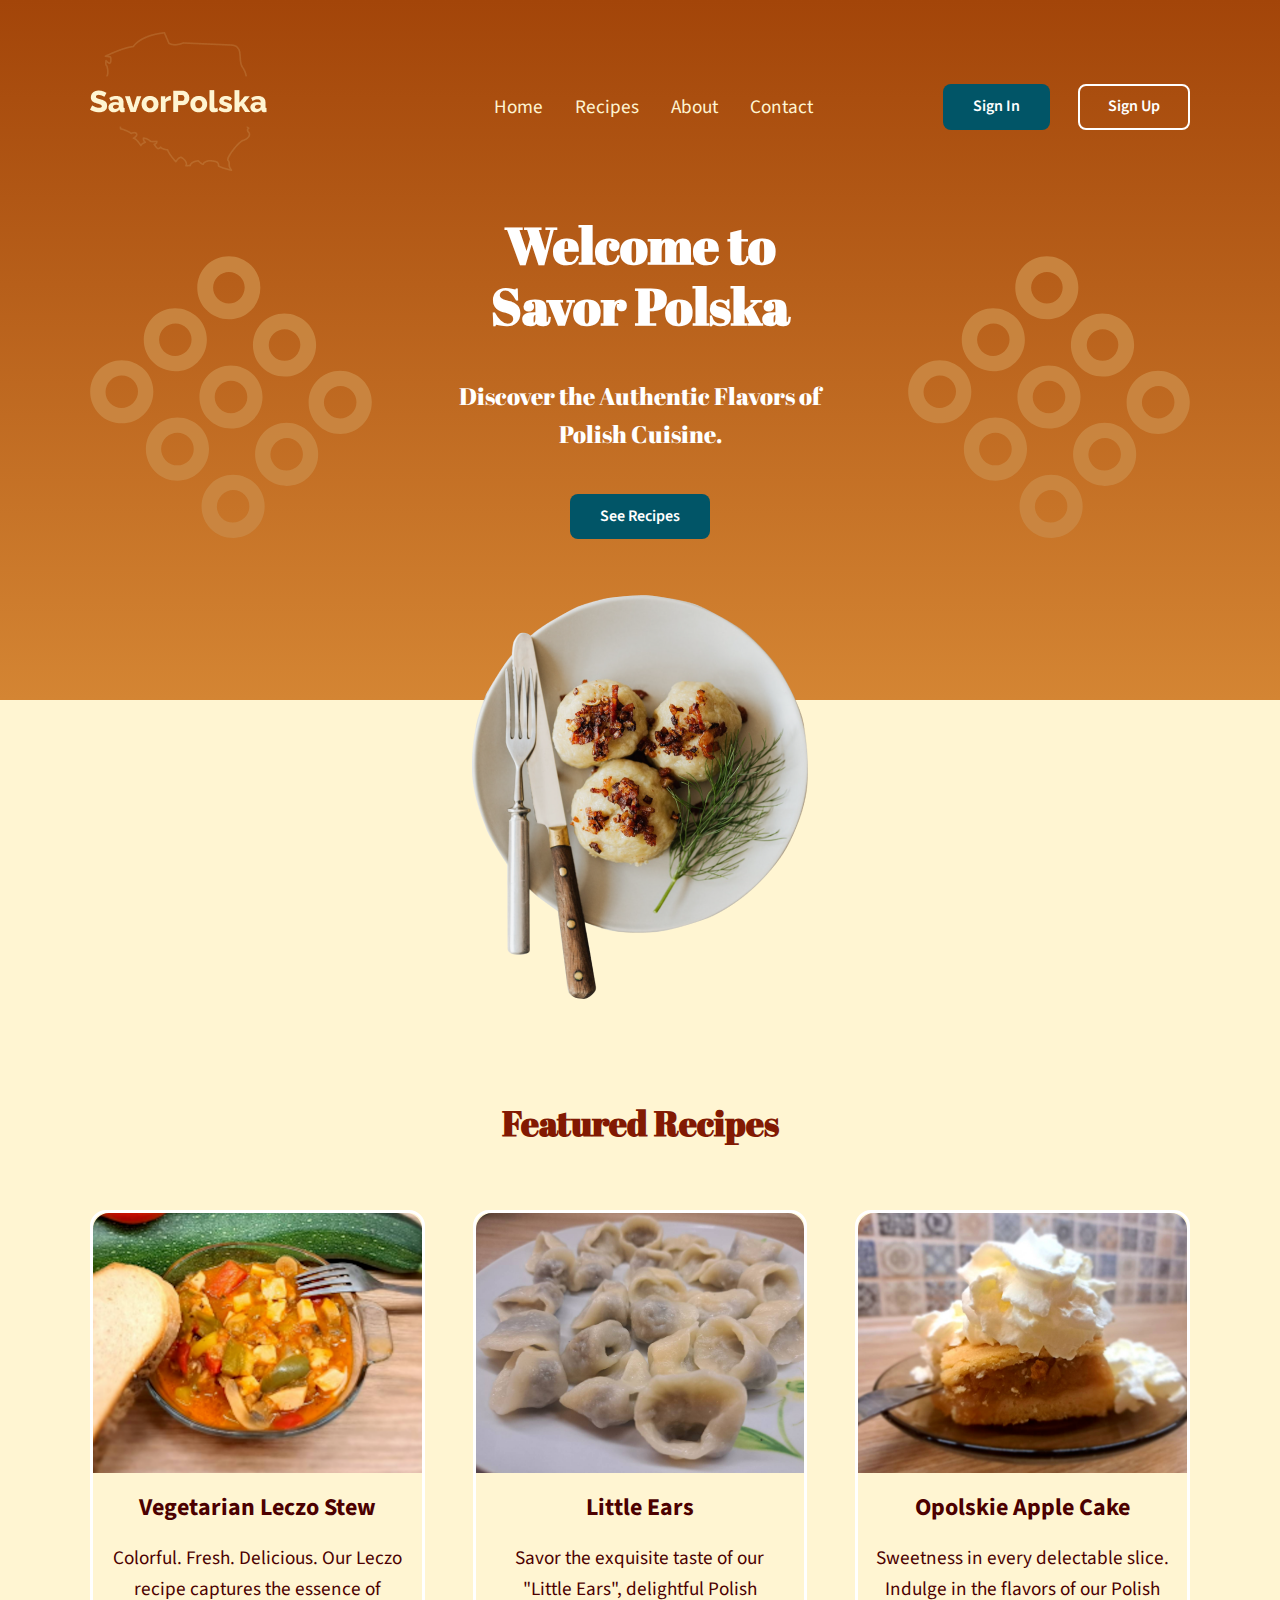
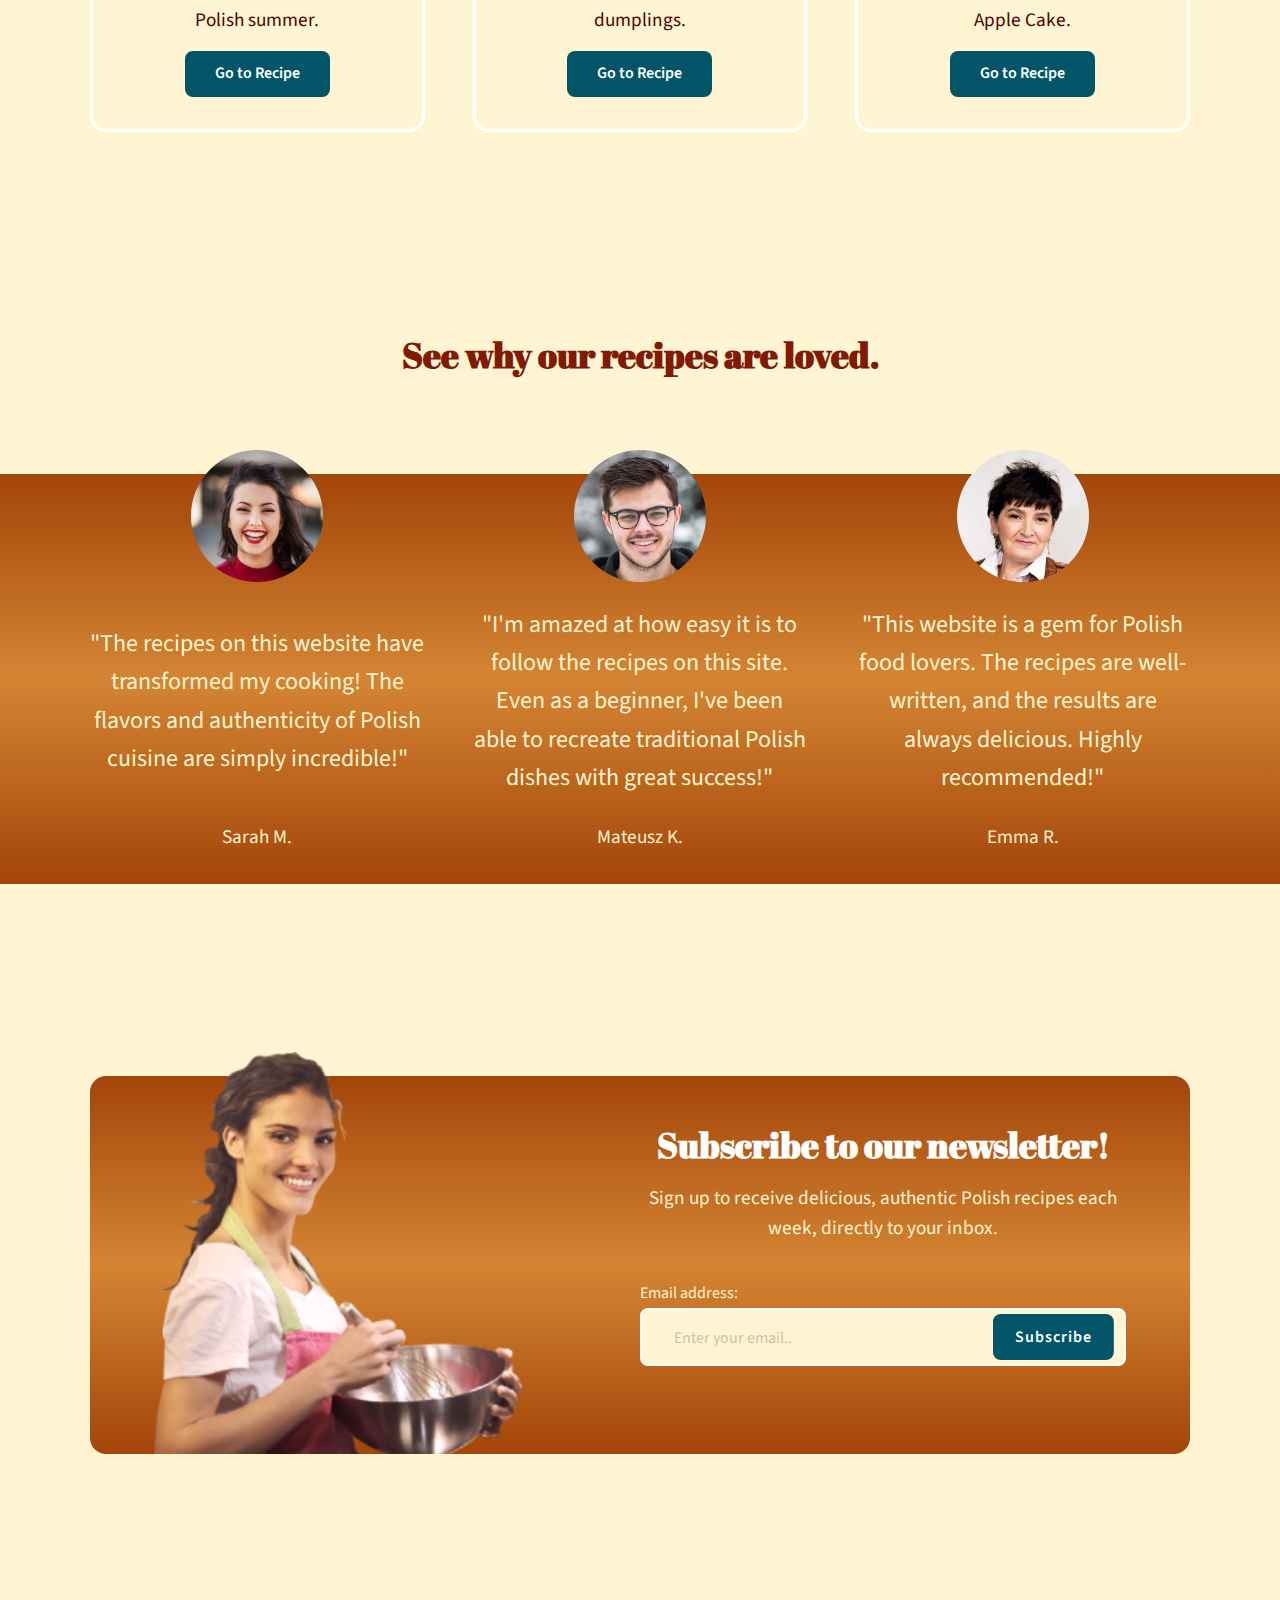
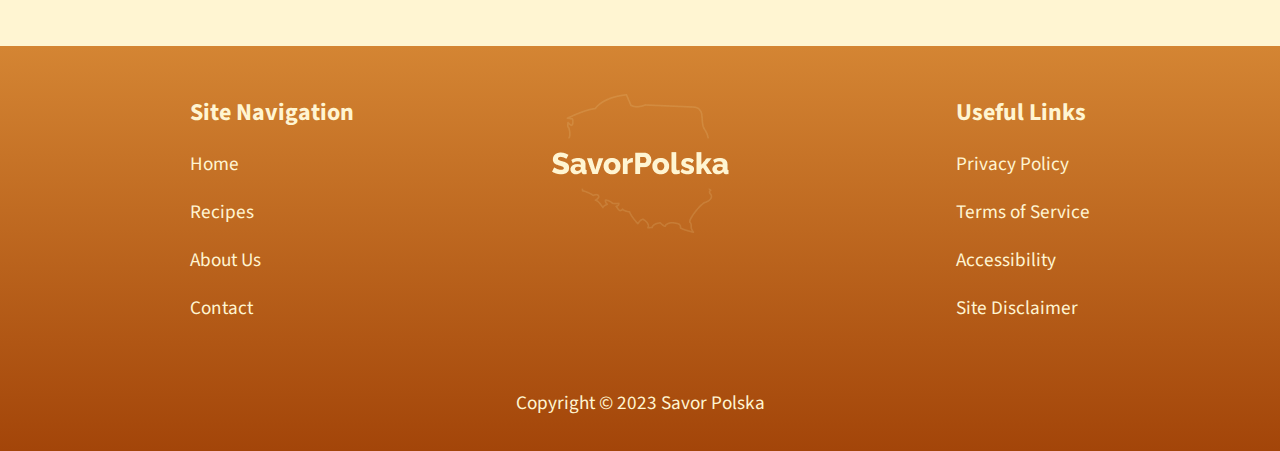
==== commit eef74cbc: "Add CSS styles for site" ====
--- a/index.html
+++ b/index.html
@@ -8,7 +8,16 @@
   <link href="https://fonts.googleapis.com/css2?family=Abril+Fatface&family=Source+Sans+3:wght@400;700&display=swap" rel="stylesheet">
   <link rel="stylesheet" href="https://cdnjs.cloudflare.com/ajax/libs/font-awesome/6.5.1/css/all.min.css" integrity="sha512-DTOQO9RWCH3ppGqcWaEA1BIZOC6xxalwEsw9c2QQeAIftl+Vegovlnee1c9QX4TctnWMn13TZye+giMm8e2LwA==" crossorigin="anonymous" referrerpolicy="no-referrer" />
   <link rel="icon" href="img/favicon.ico" type="image/x-icon">
-  <title>SavorPolska</title>
+  <link rel="stylesheet" href="css/base.css">
+  <link rel="stylesheet" href="css/utilities.css">
+  <link rel="stylesheet" href="css/headers.css">
+  <link rel="stylesheet" href="css/navigation.css">
+  <link rel="stylesheet" href="css/homepage.css">
+  <link rel="stylesheet" href="css/footer.css">
+
+  
+
+  <title>Savor Polska</title>
 </head>
 
 <body>
@@ -137,7 +146,7 @@
             <p class="text-md text-center">
               "I'm amazed at how easy it is to follow the recipes on this site. Even as a beginner, I've been able to recreate traditional Polish dishes with great success!"
             </p>
-            <p class="text-sm testimonial-name">Mateusz K.</p>
+            <p class="text-sm text-right testimonial-name">Mateusz K.</p>
           </div>
           <div class="testimonials-card">
             <img src="img/homepage-img/testimonial-emma-r.jpg" alt="Emma R. - testimonial" class="testimonials-img">
--- a/css/base.css
+++ b/css/base.css
@@ -0,0 +1,38 @@
+* {
+  box-sizing: border-box;
+  padding: 0;
+  margin: 0;
+}
+
+:root {
+  /* COLORS */
+  --white: #fff;
+  --light-yellow: #fff5d2;
+  --primary-red: #821902;
+  --primary-green: #015567;
+  --dark-red-gray: #4c0000;
+
+  /* FONTS */
+  --ff-abril: 'Abril Fatface', serif;
+  --ff-sans: 'Source Sans 3', sans-serif;
+}
+
+body {
+  font-family: 'Source Sans 3', Arial, Helvetica, sans-serif;
+  line-height: 1.6;
+  font-size: 1.25rem;
+  background: var(--light-yellow);
+  color: var(--dark-red-gray);
+}
+
+main {
+  padding-top: 100px;
+}
+
+a { 
+  text-decoration: none;
+}
+
+ul {
+  list-style: none;
+}--- a/css/utilities.css
+++ b/css/utilities.css
@@ -0,0 +1,147 @@
+/* Utility Classes */
+.container {
+  max-width: 1100px;
+  margin: 0 auto;
+}
+
+.container-sm {
+  max-width: 900px;
+  margin: 0 auto;
+}
+
+/* Text Classes */
+.text-xlg {
+  color: #fff;
+  font-family: var(--ff-abril);
+  font-size: 3.2rem;
+  line-height: 1.2;
+  margin-bottom: 1.5rem;
+  padding: 0;
+}
+
+.text-lg {
+  font-family: var(--ff-abril);
+  color: var(--primary-red);
+  text-align: center;
+  font-size: 2.2rem;
+  line-height: 1.3;
+  margin-bottom: 4rem;
+  padding: 0;
+}
+
+.text-lg-cta {
+  font-family: var(--ff-abril);
+  color: var(--light-yellow);
+  font-size: 2.2rem;
+  line-height: 1.3;
+}
+
+.text-md {
+  font-size: 1.5rem;
+  font-family: var(--ff-sans);
+  line-height: 1.6;
+}
+
+.text-sm {
+  font-size: 1.2rem;
+  font-family: var(--ff-sans);
+  line-height: 1.6;
+}
+
+.text-xsm {
+  font-size: 1rem;
+  font-family: var(--ff-sans);
+  line-height: 1.4;
+}
+
+.text-icon {
+  font-size: 0.875rem;
+  font-family: var(--ff-sans);
+}
+
+.text-center {
+  text-align: center;
+}
+
+/* Button Class */
+.btn {
+  display: inline-block;
+  padding: .5rem 1.75rem;
+  background: var(--primary-green);
+  color: var(--white);
+  font-family: var(--ff-sans);
+  font-size: 1rem;
+  font-weight: 600;
+  text-decoration: none;
+  border: 2px solid transparent;
+  border-radius: .5rem;
+  cursor: pointer;
+  text-align: center;
+  transition: 0.5s;
+}
+
+.btn-signup {
+  background: none;
+  border: 2px solid #fff;
+  margin-left: 1.5rem;
+}
+
+.main-nav .mobile-menu .accounts-mobile .btn-mobile-login {
+  background: var(--primary-green);
+  border: 2px solid var(--primary-green);
+  color: #fff;
+  width: 100%;
+}
+
+.main-nav .mobile-menu .accounts-mobile .btn-mobile-signup {
+  background: none;
+  border: 2px solid var(--primary-green);
+  color: var(--primary-green);
+  width: 100%;
+}
+
+.btn-hero {
+  margin-bottom: 2.5rem;
+}
+
+.btn-recipe-card {
+  margin-top: auto;
+}
+
+.btn-convert,
+.btn-reset {
+  width: 100%;
+}
+
+.btn:hover {
+  opacity: 0.8;
+}
+
+/* Links */
+.link-undl {
+  color: var(--light-yellow);
+  border-bottom: 1.5px solid transparent;
+  transition: 0.3s ease;
+}
+
+.link-undl:hover {
+  border-bottom: 1.5px solid var(--light-yellow);
+}
+
+/* Icons */
+.ico-hover {
+  color: var(--light-yellow);
+  transition: 0.3s;
+}
+
+.ico-hover:hover {
+  opacity: 80%;
+}
+
+@media(max-width: 53.125rem) {
+  .container {
+    margin: 0 1rem;
+  }
+
+  
+}--- a/css/headers.css
+++ b/css/headers.css
@@ -0,0 +1,444 @@
+/* Header Main */
+header {
+  width: 100%;
+  height: 43.75rem;
+  background-image: linear-gradient(#a34509, #d48533);
+}
+
+.hero {
+  text-align: center;
+  font-family: var(--ff-abril);
+  color: var(--white);
+  position: relative;
+}
+
+/* Homepage Hero */
+.hero .hero-container {
+  display: grid;
+  grid-template-areas:
+    "circles-l header circles-r"
+    "circles-l subheader circles-r"
+    "circles-l button circles-r"
+    "image image image";
+  gap: 1rem;
+  justify-content: center;
+  align-items: center;
+}
+
+.hero .circles-left {
+  grid-area: circles-l;
+}
+
+.hero .circles-right {
+  grid-area: circles-r;
+}
+
+.hero h1 {
+  grid-area: header;
+}
+
+.hero .hero-para {
+  grid-area: subheader;
+  font-family: var(--ff-abril);
+  margin-bottom: 1.5rem;
+  padding: 0 4rem;
+}
+
+.hero .btn {
+  grid-area: button;
+  align-self: center;
+  justify-self: center;
+}
+
+.hero img {
+  grid-area: image;
+  object-fit: contain;
+  margin: 0 auto;
+}
+
+/* Recipe Pages Header */
+.recipe-header {
+  height: 550px;
+  position: relative;
+}
+
+.recipe-hero {
+  max-width: 1100px;
+  margin: 0 auto;
+  display: grid;
+  grid-template-columns: 40% 30% 30%;
+  grid-template-rows: repeat(3, auto);
+  position: absolute;
+  top: 45%;
+}
+
+.recipe-hero .recipe-img-wrapper {
+  max-width: 100%;
+  grid-row: 1 / 4;
+  margin-right: 2rem;
+}
+
+.recipe-hero .recipe-header-img {
+  max-width: 100%;
+  height: 100%;
+  object-fit: cover;
+}
+
+.recipe-hero .recipe-hero-text {
+  grid-column: 2 / 4;
+  grid-row: 1;
+}
+
+.recipe-hero .recipe-subheader {
+  color: var(--light-yellow);
+  margin-bottom: 3rem;
+}
+
+.recipe-hero .contributor {
+  grid-column: 2 / 3;
+  grid-row: 2;
+  color: var(--light-yellow);
+  display: grid;
+  grid-template-columns: 1fr 3fr;
+  align-items: center;
+  justify-content: center;
+}
+
+.recipe-hero .contributor-img {
+  border-radius: 50%;
+  height: 4rem;
+  width: 4rem;
+  grid-column: 1 / 2;
+  display: flex;
+  align-items: center;
+  justify-content: center;
+}
+
+.recipe-hero .contributor p.name {
+  grid-column: 2 / 3;
+  align-self: center;
+}
+
+.recipe-hero .contributor p.date {
+  grid-column: 2 / 3;
+  align-self: center;
+}
+
+.recipe-hero .actions {
+  color: var(--light-yellow);
+  display: flex;
+  justify-content: flex-end;
+  align-items: center;
+  gap: 3rem;
+  grid-column: 3 / 4;
+  grid-row: 2;
+}
+
+.recipe-hero .actions i {
+  display: flex;
+  flex-direction: column;
+  justify-content: space-between;
+  align-items: center;
+  transition: 0.3s;
+}
+
+.recipe-hero .actions i:hover {
+  color: var(--primary-green);
+}
+
+.recipe-hero .actions i span {
+  font-weight: 400;
+}
+
+.recipe-hero .stats {
+  grid-column: 2 / 4;
+  grid-row: 3;
+  color: var(--primary-red);
+  display: flex;
+  justify-content: space-between;
+  align-items: center; 
+  margin-top: 3rem;
+}
+
+.recipe-hero .stats span {
+  margin-left: 1rem;
+}
+
+/* About Page Header */
+.about-header {
+  height: 650px;
+  position: relative;
+}
+
+.about-hero {
+  max-width: 1100px;
+  margin: 3rem auto;
+  display: grid;
+  grid-template-columns: repeat(2, 1fr);
+  grid-template-rows: 1fr;
+  position: relative;
+  top: 55%;
+}
+
+.about-hero .img-wrapper {
+  height: 340px;
+  max-width: 80%;
+  grid-column: 2 / 3;
+  margin-left: auto;
+}
+
+.about-hero .about-header-img {
+  max-width: 100%;
+  height: 100%;
+  object-fit: cover;
+}
+
+.about-hero .about-hero-text {
+  grid-column: 1 / 2;
+}
+
+.about-hero .about-subheader {
+  color: var(--light-yellow);
+  margin-bottom: 3rem;
+}
+
+/* Contact Page Header */
+.contact-hero {
+  text-align: center;
+  font-family: var(--ff-abril);
+  color: var(--white);
+  position: relative;
+}
+
+.contact-hero-container {
+  display: grid;
+  grid-template-areas:
+    "circles-l header circles-r"
+    "circles-l subheader circles-r";
+  gap: 1rem;
+  justify-content: center;
+  align-items: center;
+}
+
+.contact-hero .circles-left {
+  grid-area: circles-l;    
+}
+
+.contact-hero .circles-right {
+  grid-area: circles-r;
+}
+
+.contact-hero h1 {
+  grid-area: header;
+}
+
+.contact-hero .contact-hero-para {
+  grid-area: subheader;
+}
+
+/* Mobile */
+@media(max-width: 53.125rem) {
+  /* Mobile Homepage Hero */
+  .hero h1 {
+    font-size: 3rem;
+  }
+
+  .hero .circles-left,
+  .hero .circles-right {
+    display: none;
+  }
+    
+  .hero .hero-para {
+    margin-bottom: 1rem;
+    padding: 0;
+  }
+    
+  .hero .btn {
+    width: 100%;  
+  }
+    
+  .hero img {
+    max-width: 100%;
+    object-fit: contain;
+    margin: 0 auto;
+  }
+
+  /*  Mobile Recipe Header */
+  .recipe-header {
+    height: auto;
+    position: relative;
+    padding-bottom: 3rem;
+  }
+
+  .recipe-header .recipe-hero {
+    max-width: 100%;
+    margin: 0;
+    display: grid;
+    grid-template-columns: 1fr;
+    grid-template-rows: repeat(5, auto);
+    position: relative;
+    top: 15%;
+  }
+
+  .recipe-hero .recipe-img-wrapper {
+    max-width: 100%;
+    height: 100%;
+    grid-column: 1;
+    grid-row: 3;
+    margin: 0 auto;
+  }
+
+  .recipe-header-img {
+    max-width: 100%;
+    height: 100%;
+    object-fit: cover;
+    margin: 0 auto;
+  }
+
+  .recipe-hero .recipe-hero-text {
+    grid-column: 1;
+    grid-row: 1;
+    max-width: 100%;
+    text-align: center;
+  }
+
+  .recipe-hero h1 {
+    font-size: 2.5rem;
+    text-align: center;
+    max-width: 100%;
+  }
+
+  .recipe-hero .recipe-subheader {
+    margin-bottom: 1rem;
+  }
+
+  .recipe-hero .contributor {
+    grid-column: 1;
+    grid-row: 2;
+    gap: 0;
+    margin: 1.5rem auto 1rem;
+  }
+
+  .recipe-hero .contributor img {
+    border-radius: 50%;
+    height: 3rem;
+    width: 3rem;
+    grid-column: 1 / 2;
+    display: flex;
+    align-items: center;
+    justify-content: center;
+    margin-right: 0.875rem;
+  }
+
+  .recipe-hero .actions {
+    display: flex;
+    justify-content: space-between;
+    align-items: center;
+    grid-column: 1;
+    grid-row: 4;
+    margin-top: 1rem;
+    padding: 1rem;
+    border-bottom: 1px solid var(--light-yellow);
+  }
+
+  .recipe-hero .actions span {
+    font-size: 0.875rem;
+  }
+
+  .recipe-hero .actions i {
+    font-size: 2rem;
+  }
+
+  .recipe-hero .stats {
+    color: var(--light-yellow);
+    max-width: 100%;
+    grid-column: 1;
+    grid-row: 5; 
+    margin-top: 2rem;
+    display: grid;
+    grid-template-columns: 1fr;
+    gap: 1.5rem;
+    padding-bottom: 2rem;
+    border-bottom: 1px solid var(--light-yellow);
+  }
+
+  .recipe-hero .stats span {
+    margin: 0;
+  }
+
+  .recipe-hero .stats i {
+    display: flex;
+    flex-direction: column;
+    align-items: center;
+    max-width: 100%;
+  }
+
+  /* Mobile About Header */
+  .about-header {
+    height: auto;
+    position: relative;
+    padding-bottom: 3rem;
+  }
+
+  .about-hero {
+    max-width: 100%;
+    margin: 0;
+    display: grid;
+    grid-template-columns: 1fr;
+    grid-template-rows: repeat(2, auto);
+    position: relative;
+    top: 15%;
+  }
+
+  .about-hero h1 {
+    font-size: 2.5rem;
+    text-align: center;
+  }
+
+  .about-hero p {
+    text-align: center;
+  }
+
+  .about-hero .img-wrapper {
+    max-width: 100%;
+    height: auto;
+    grid-column: 1;
+    grid-row: 2;
+    margin: 0 auto;
+  }
+
+  .about-hero .about-header-img {
+    max-width: 100%;
+    height: 215px;
+    object-fit: cover;
+  }
+
+  /* Mobile Contact Header */
+  .contact-header {
+    height: auto;
+  }
+
+  .contact-hero-container {
+    display: grid;
+    grid-template-areas:
+      "header"
+      "subheader";
+    gap: 1rem;
+    justify-content: center;
+    align-items: center;
+  }
+
+  .contact-hero .circles-left,
+  .contact-hero .circles-right {
+    display: none;   
+  }
+
+  .contact-hero h1 {
+    font-size: 2.5rem;
+  }
+
+  .contact-hero-para {
+    font-size: 1.2rem;
+    margin-bottom: 4rem;
+  }
+}--- a/css/navigation.css
+++ b/css/navigation.css
@@ -0,0 +1,170 @@
+/* Desktop Navigation */
+nav {
+  padding: 2rem 0;
+  display: flex;
+  justify-content: space-between;
+  align-items: center;
+}
+
+.main-nav .desktop-menu {
+  list-style: none;
+  display: flex;
+  gap: 2rem;
+  margin-left: 6rem;
+}
+
+.main-nav .desktop-menu a {
+  color: var(--light-yellow);
+}
+
+/* Desktop Dropdown Menu */
+.dropdown-content {
+  display: none;
+  position: absolute;
+  background-color: var(--light-yellow);
+  min-width: 200px;
+  padding: 1rem 0.5rem;
+  box-shadow: 0 5px 16px rgba(0, 0, 0, 0.2);
+  z-index: 1;
+}
+
+.dropdown:hover .dropdown-content {
+  display: block;
+}
+
+.main-nav .desktop-menu .dropdown-content .dd-link {
+  display: block;
+  color: var(--dark-red-gray);
+  padding: 0.5rem 0.875rem;
+  border-bottom: 1.5px 50% var(--dark-red-gray);
+  transition: 0.3s ease-in-out;
+}
+
+.main-nav .desktop-menu .dropdown-content .dd-link:hover {
+  background: var(--primary-green);
+  color: var(--light-yellow);
+}
+
+/* Hamburger Button */
+.hamburger-button {
+  display: none;
+  background: none;
+  border: none;
+  cursor: pointer;
+  padding: 0.875rem;
+  z-index: 1000;
+  margin-left: auto;
+}
+
+.hamburger-button .hamburger-line {
+  width: 2rem;
+  height: 3px;
+  background: var(--light-yellow);
+  margin: 6px 0;
+}
+
+/* Close Button */
+.close-button {
+  display: none;
+  background: none;
+  border: none;
+  cursor: pointer;
+  padding: 0.875rem;
+  z-index: 1000;
+  margin-left: auto;
+}
+
+/* Mobile Dropdown Menu */
+#mobileRecipesDropdown {
+  display: none;
+}
+
+#mobileRecipesDropdown.show {
+  display: block;
+}
+
+.mobile-menu {
+  position: fixed;
+  top: 0;
+  right: -300px;
+  width: 250px;
+  height: 100%;
+  z-index: 100;
+  background: var(--light-yellow);
+  box-shadow: 0px 0px 10px rgba(0,0,0,0.2);
+  transition: right 0.3s ease-in-out;
+  padding: 1rem;
+}
+
+.mobile-menu.active {
+  right: 0px;
+}
+
+.mobile-menu ul {
+  margin: 10rem 0 3rem;
+}
+
+.mobile-menu ul li{
+  margin: 1rem 0;
+}
+
+.mobile-menu a {
+  color: var(--dark-red-gray);
+}
+
+.mobile-menu .desktop-menu-accts {
+  display: flex;
+  flex-direction: column;
+  align-items: center;
+  gap: 1rem;
+}
+
+.mobile-menu .desktop-menu-accts .btn{
+  margin: 0 auto;
+}
+
+.mobile-menu .dropdown-content .dd-link {
+  display: block;
+  padding: 0.5rem 0.875rem;
+}
+
+.mobile-menu .dropdown-content .dd-link:hover {
+  display: block;
+  padding: 0.5rem 0.875rem;
+  background: var(--primary-green);
+  color: var(--light-yellow);
+}
+
+@media(max-width: 53.125rem) {
+  /* Mobile Navigation */
+  .hamburger-button {
+    display: block;
+  }
+
+  .hamburger-button.close .hamburger-line:nth-child(1) {
+    transform: rotate(-45deg) translate(-5px, 7px);
+    background-color: var(--primary-green);
+  }
+
+  .hamburger-button.close .hamburger-line:nth-child(2) {
+    opacity: 0;
+  }
+
+  .hamburger-button.close .hamburger-line:nth-child(3) {
+    transform: rotate(45deg) translate(-5px, -7px);
+    background-color: var(--primary-green);
+  }
+
+  .main-nav .logo {
+    max-width: 100px;
+    align-self: left;
+  }
+
+  .main-nav .desktop-menu {
+    display: none;  
+  }
+
+  .main-nav .desktop-menu-accts {
+    display: none;
+  }
+}--- a/css/homepage.css
+++ b/css/homepage.css
@@ -0,0 +1,306 @@
+/* Featured Recipes */
+.featured-recipes {
+  position: relative;
+  z-index: 2;
+  padding: 18.75rem 0 12.5rem 0;
+}
+
+.featured h2 {
+  text-align: center;
+  color: var(--primary-red);
+  font-family: var(--ff-abril);
+  margin: 6rem 0 3rem 0;
+}
+
+.featured-recipes .container {
+  display: grid;
+  grid-template-columns: repeat(3, 1fr);
+  gap: 3rem;
+}
+
+.recipe-card {
+  text-align: center;
+  border: 3px solid #fff;
+  border-radius: 1rem;
+  display: grid;
+  grid-template-columns: 1fr;
+  grid-template-rows: auto;
+}
+
+.card-img-container {
+  width: 100%;
+  height: 260px;
+  overflow: hidden;
+}
+
+.recipe-card img {
+  width: 100%;
+  height: 100%;
+  object-fit: cover;
+  border-top-left-radius: 1rem;
+  border-top-right-radius: 1rem;
+}
+
+.recipe-card-content {
+  padding: 1rem 1rem 2rem;
+  display: flex;
+  flex-direction: column;
+  flex-wrap: wrap;
+  justify-content: space-between;
+  align-items: center;
+}
+
+.recipe-card-content h3,
+.recipe-card-content p {
+  margin-bottom: 1rem;
+}
+
+/* Testimonials */
+.testimonials h2 {
+  margin-bottom: 6rem;
+}
+
+.testimonials-bg {
+  background-image: linear-gradient(#a34509, #d48533, #a34509);
+}
+
+.testimonials-container {
+  max-width: 1100px;
+  display: grid;
+  grid-template-columns: repeat(3, 1fr);
+  gap: 3rem;
+  justify-content: center;
+  margin: 0 auto;
+  padding-bottom: 2rem;
+  color: var(--light-yellow);
+  position: relative;
+}
+
+.testimonials .testimonials-card {
+  display: flex;
+  flex-direction: column;
+  justify-content: space-between;
+  align-items: center;
+  gap: 1.5rem;
+  height: 100%;
+}
+
+.testimonials .testimonials-img {
+  display: block;
+  margin: 0 auto;
+  margin-top: -1.5rem;
+}
+
+/* CTA */
+.cta {
+  padding: 12rem 0;
+  position: relative;
+}
+
+.cta .container {
+  background-image: linear-gradient(#a34509, #d48533, #a34509);
+  color: var(--light-yellow);
+  display: grid;
+  grid-template-columns: repeat(2, 1fr);
+  border-radius: 1rem;
+  position: relative;
+  padding: 3rem 0;
+}
+
+.cta .cta-img {
+  display: block;
+  margin: 0 auto;
+  position: absolute;
+  bottom: 0;
+  height: calc(100% + 1.5rem);
+  margin-left: 4rem;
+  margin-top: -1.5rem;
+  z-index: 2;
+}
+
+.cta .form-wrapper {
+  margin-right: 4rem;
+}
+
+.cta h2 {
+  line-height: 1.2;
+  margin-bottom: 1rem;
+  color: var(--white);
+}
+
+.cta p {
+  margin-bottom: 2rem;
+}
+
+.cta label {
+  font-size: 1rem;
+}
+
+.cta .input-box {
+  position: relative;
+}
+
+.cta input[type="email"] {
+  background: var(--light-yellow);
+  font-family: inherit;
+  font-size: 1.2rem;
+  padding: 0.8rem 2rem;
+  border: 2px solid #fff;
+  border-radius: .5rem;
+  width: 100%;
+  outline: none;
+}
+
+.cta input[type="email"]:focus {
+  background: #fff;
+  border: 2px solid var(--primary-green);
+}
+
+.cta input::placeholder {
+  font-size: 1rem;
+  opacity: 0.4;
+}
+
+.cta input:focus::placeholder {
+  color: var(--primary-green);
+  opacity: 0.8;
+}
+
+.cta .input-box .btn {
+  position: absolute;
+  top: 0;
+  right: 0;
+  bottom: 0;
+  height: 80%;
+  transform: translateX(-10%);
+  top: 10%;
+  padding: .67rem 1.25rem;
+  letter-spacing: 1px;
+}
+
+.cta #messageContainer {
+  color: var(--light-yellow);
+  text-align: center;
+  height: 2rem;
+  margin-top: 0.5rem;
+}
+
+/* Mobile */
+@media(max-width: 53.125rem) {
+  /* Mobile Featured Recipes */
+  .featured-recipes h2,
+  .testimonials h2,
+  .cta h2 {
+    font-size: 2rem;
+  }
+  
+  .featured-recipes {
+    padding: 4rem 0 8rem;
+    margin-top: 12rem;
+  }
+
+  .featured-recipes .container {
+    display: grid;
+    grid-template-columns: 1fr;
+    grid-template-rows: repeat(3, 1fr);
+    gap: 1.5rem;
+  }
+
+  .featured-recipes .recipe-card .btn-recipe-card {
+    width: 100%;
+  }
+
+  /* Mobile Testimonials */
+  .testimonials {
+    margin-bottom: 10rem;
+  }
+
+  .testimonials-container {
+    grid-template-columns: 1fr;
+    gap: 5rem;
+    padding: 0 1rem 1.5rem;
+  }
+
+  .testimonials h2 {
+    margin-bottom: 3.5rem;
+    padding: 0 1rem;
+  }
+
+  .testimonials .testimonials-card {
+    gap: 1rem;
+  }
+
+  .testimonials .testimonials-card p {
+    font-size: 1.25rem;
+  }
+
+  .testimonials-card p.testimonial-name {
+    margin-left: auto;
+    font-weight: 700;
+  }
+
+  /* Mobile CTA Section */
+  .cta {
+    padding: 4rem 0;
+    margin: 6rem 0 6rem;
+    position: relative;
+  }
+
+  .cta .container {
+    display: grid;
+    grid-template-columns: 1fr;
+    position: relative;
+    padding: 3rem 0 1.25rem; 
+  }
+
+  .cta .cta-img {
+    margin: 0 auto;
+    position: absolute;
+    bottom: 50%;
+    top: -10%;
+    left: 10%;
+    max-width: 100%;
+    height: auto;
+    align-self: center;
+  }
+
+  .cta .form-wrapper {
+    margin: 9rem auto 1rem;
+  }
+
+  .cta h2 {
+    padding: 2rem 1rem;
+    margin: 0;
+  }
+
+  .cta p {
+    margin-bottom: 2rem;
+    padding: 0 1rem;
+  }
+
+  .cta label {
+    display: none;
+  }
+
+  .cta .input-box {
+    position: static;
+    display: flex;
+    flex-direction: column;
+    padding: 0 1rem;
+    margin-top: 1rem;
+  }
+
+  .cta input[type="email"] {
+    position: static;
+    font-size: 1rem;
+    padding: 0.5rem 1.5rem;
+  }
+
+  .cta .input-box .btn {
+    position: static;
+    width: 100%;
+    margin-top: 1rem;
+    transform: none;
+    display: block;
+  }
+}--- a/css/footer.css
+++ b/css/footer.css
@@ -0,0 +1,86 @@
+/* Footer */
+footer {
+  background-image: linear-gradient(#d48533, #a34509);
+  color: var(--light-yellow);
+  padding: 3rem 0 2rem;
+}
+
+footer .footer-menus {
+  display: grid;
+  grid-template-columns: repeat(3, 1fr);
+  align-items: flex-start;
+  justify-content: space-between;
+  margin-bottom: 3rem;
+}
+
+footer .footer-menus h4 {
+  margin-bottom: 1rem;
+}
+
+footer .footer-menus li {
+  margin-bottom: 1rem;
+}
+
+footer .logo {
+  display: flex;
+  flex-direction: column;
+  gap: 1.5rem;
+  justify-content: center;
+  align-items: center;
+}
+
+footer .social {
+  display: flex;
+  align-content: center;
+  gap: 3rem;
+}
+
+footer .social i:hover {
+  color: var(--primary-green);
+}
+
+footer .useful-links {
+  margin-left: auto;
+}
+
+footer .copyright {
+  margin: 0;
+  text-align: center;
+}
+
+@media(max-width: 53.125rem) {
+  /* Mobile Footer */
+  footer .footer-menus {
+    display: grid;
+    grid-template-columns: 1fr;
+    grid-template-areas: 
+      "logo"
+      "nav" 
+      "links";
+    align-items: flex-start;
+    justify-content: space-between;
+    margin-bottom: 3rem;
+    padding: 1rem;
+  }
+
+  footer .logo {
+    grid-area: logo;
+    margin-bottom: 3rem;
+  }
+
+  footer .footer-nav {
+    grid-area: nav;
+    text-align: center;
+    margin-bottom: 2rem;
+  }
+
+  footer .useful-links {
+    grid-area: links;
+    text-align: center;
+    margin: 0 auto;
+  }
+
+  footer .copyright {
+    font-size: 0.875rem;
+  }
+}